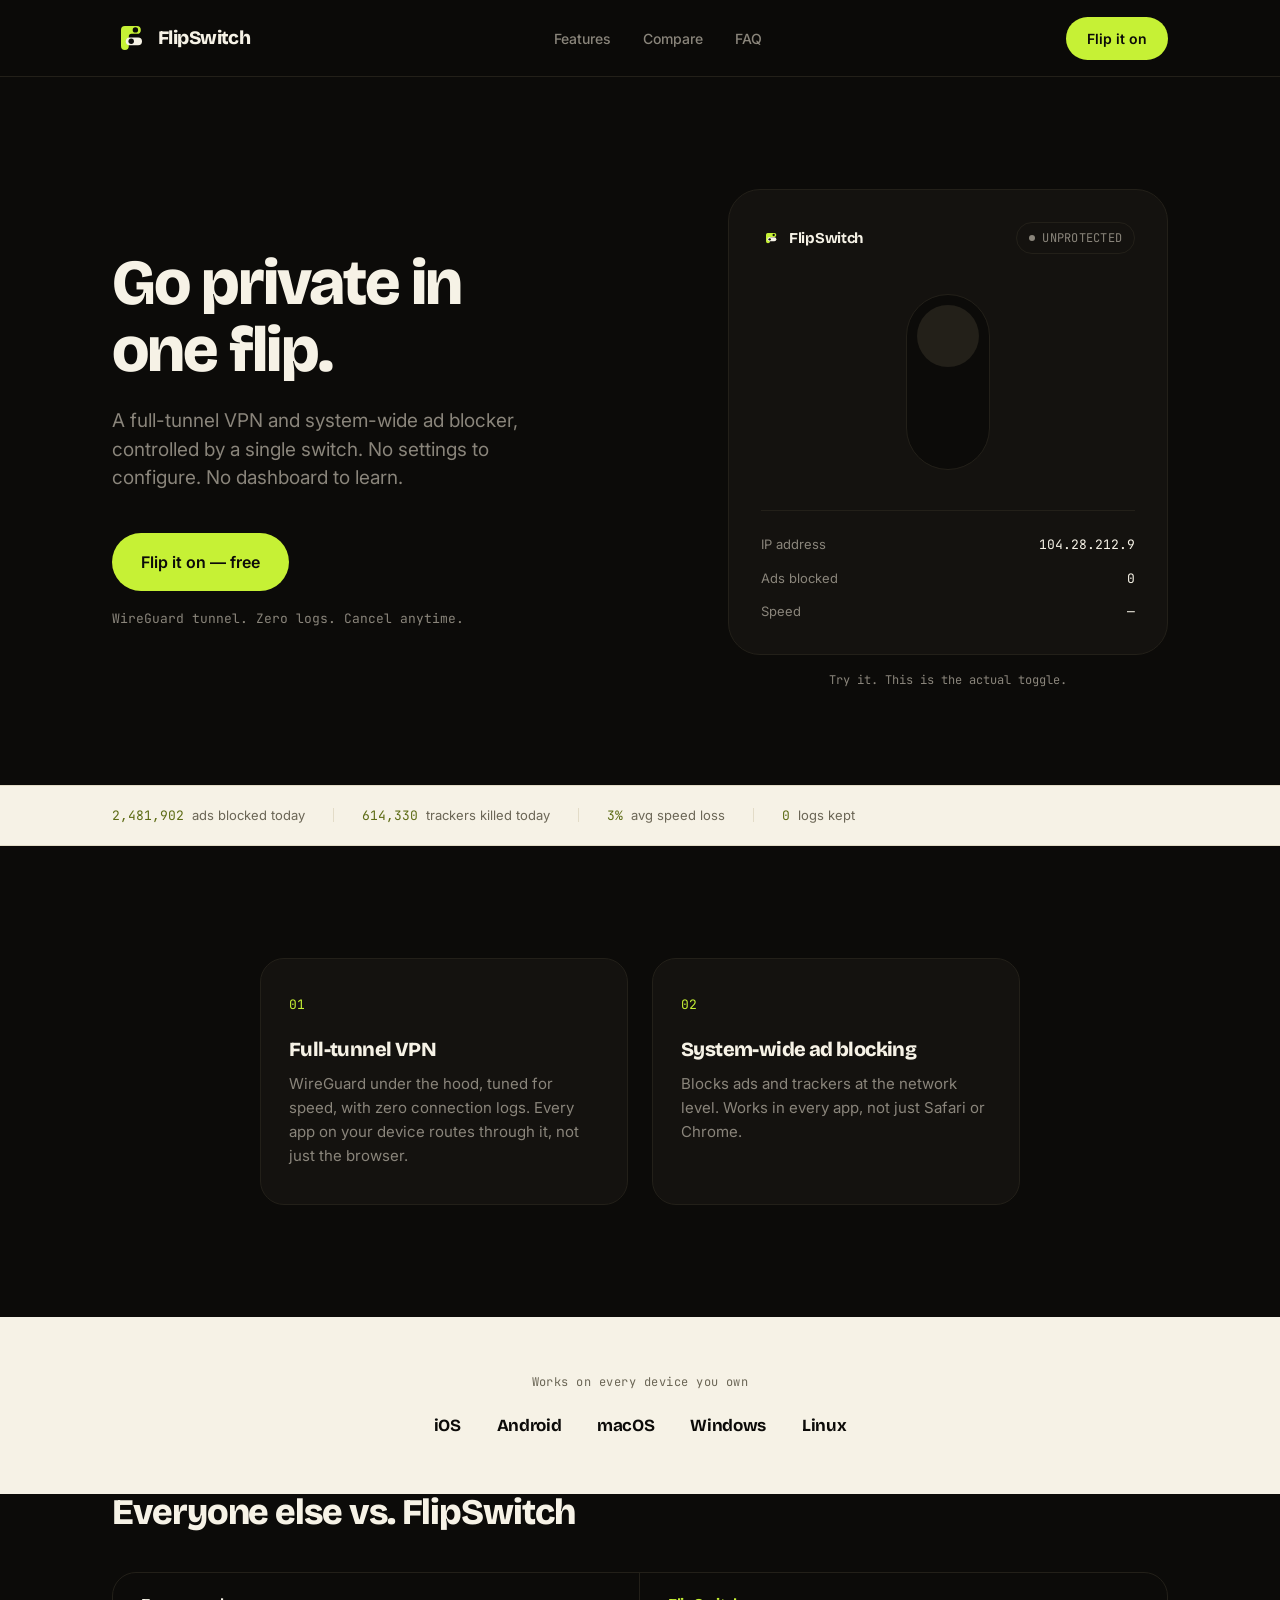
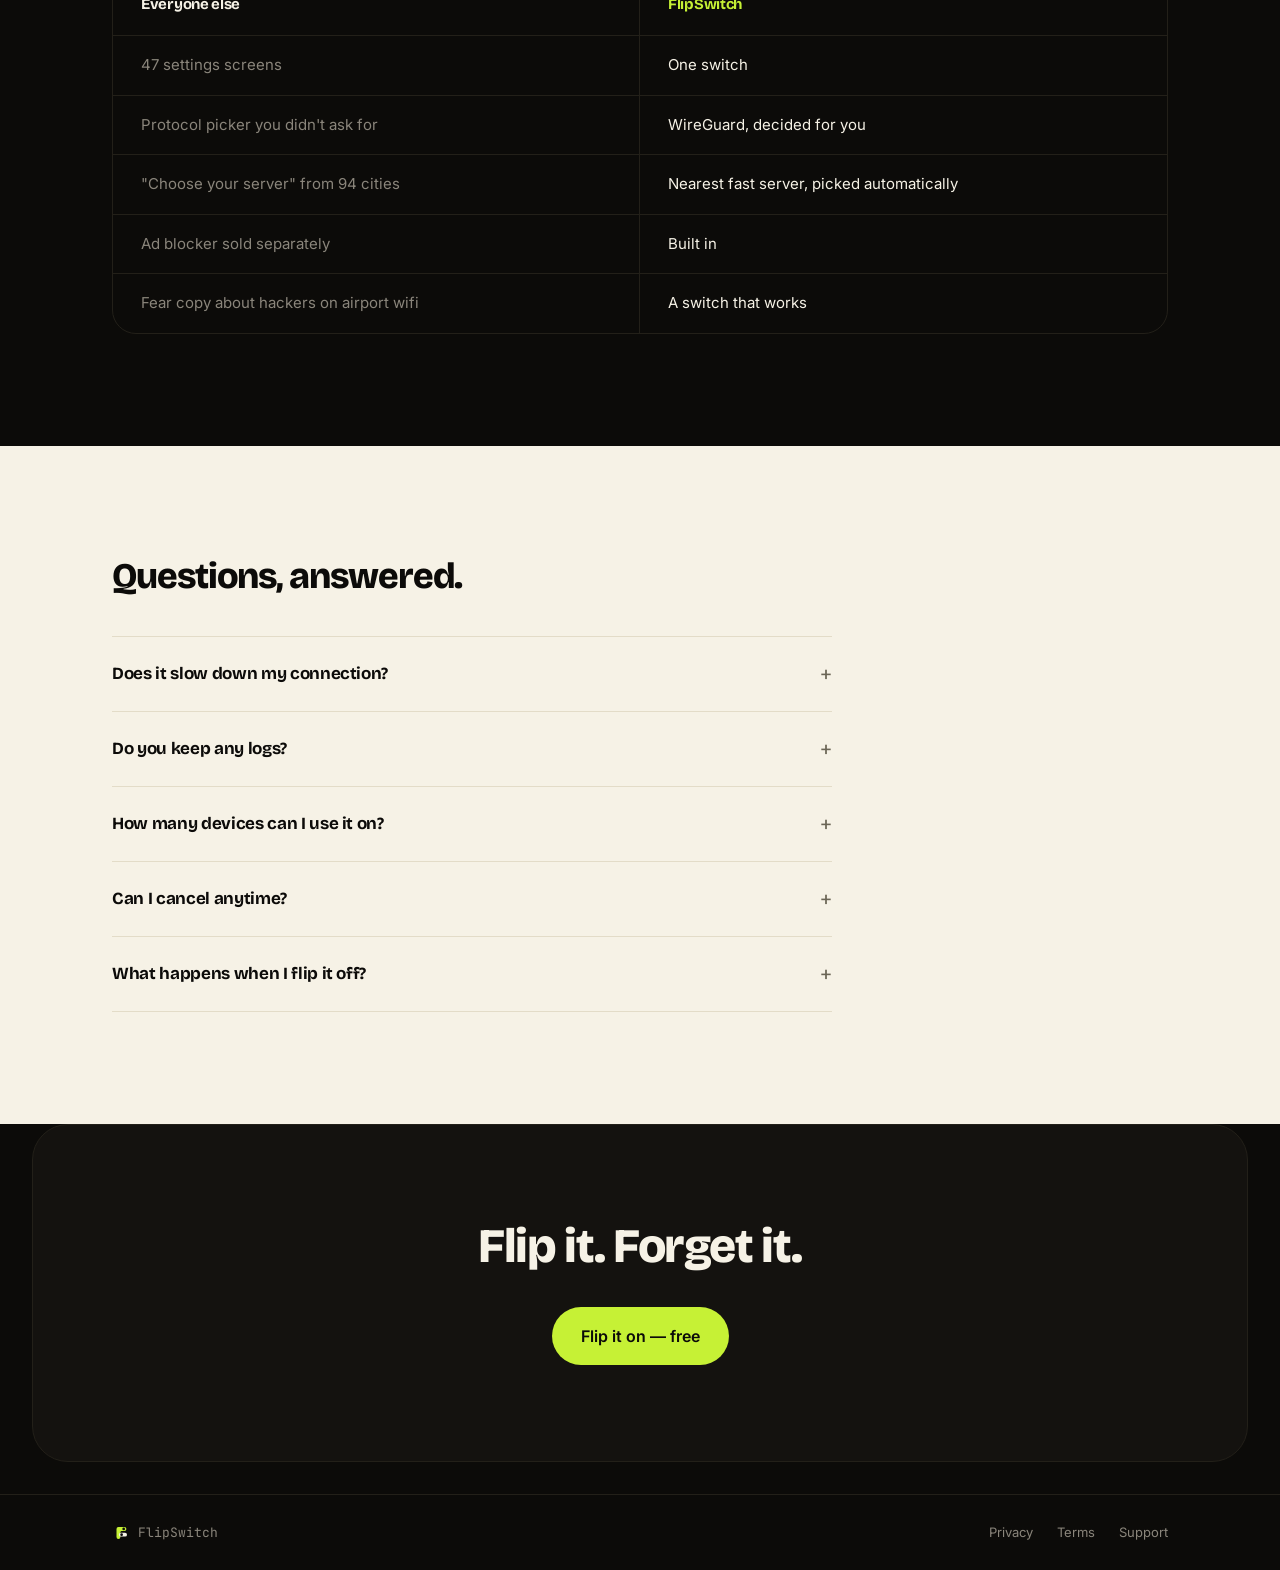
==== index.html @ 8eea692a "Rebuild logo geometry for fidelity, add zebra-stripe sections, device support + FAQ Co-Authored-By: " ====
<!doctype html>
<html lang="en">
<head>
<meta charset="UTF-8" />
<meta name="viewport" content="width=device-width, initial-scale=1.0" />
<title>FlipSwitch — Go private in one flip.</title>
<meta name="description" content="FlipSwitch is a VPN and ad blocker with one control: a switch. Flip it on, you're private and ad-free. WireGuard tunnel, system-wide ad blocking, zero logs." />
<link rel="icon" type="image/svg+xml" href="favicon.svg">
<link rel="preconnect" href="https://fonts.googleapis.com">
<link rel="preconnect" href="https://fonts.gstatic.com" crossorigin>
<link href="https://fonts.googleapis.com/css2?family=Bricolage+Grotesque:wght@700;800&family=Inter:wght@400;500;600&family=JetBrains+Mono:wght@400;500&display=swap" rel="stylesheet">
<link rel="stylesheet" href="style.css">
</head>
<body>

<header class="site-header">
  <div class="wrap header-row">
    <div class="logo">
      <svg class="logo-mark" viewBox="0 0 120 120" width="36" height="36" aria-hidden="true">
        <path class="logo-lime" d="M43 20 L83 20 A13 13 0 1 1 83 46 L65 46 A9 9 0 0 0 56 55 L56 87 A13 13 0 1 1 30 87 L30 33 A13 13 0 0 1 43 20 Z" />
        <rect class="logo-white" x="46" y="58" width="54" height="26" rx="13" />
        <circle class="logo-knob" cx="78" cy="33" r="9" />
        <circle class="logo-knob" cx="64" cy="71" r="9" />
      </svg>
      <span>FlipSwitch</span>
    </div>
    <nav class="nav">
      <a href="#features">Features</a>
      <a href="#compare">Compare</a>
      <a href="#faq">FAQ</a>
    </nav>
    <a href="#cta" class="btn btn-primary btn-sm">Flip it on</a>
  </div>
</header>

<main>

  <section class="hero">
    <div class="wrap hero-grid">
      <div class="hero-copy">
        <h1>Go private in<br>one flip.</h1>
        <p class="hero-sub">A full-tunnel VPN and system-wide ad blocker, controlled by a single switch. No settings to configure. No dashboard to learn.</p>
        <a href="#cta" class="btn btn-primary btn-lg">Flip it on — free</a>
        <p class="hero-fine">WireGuard tunnel. Zero logs. Cancel anytime.</p>
      </div>

      <div class="hero-demo">
        <div class="app-card" id="appCard">
          <div class="app-card-top">
            <span class="app-card-name">
              <svg class="logo-mark logo-mark-sm" viewBox="0 0 120 120" width="20" height="20" aria-hidden="true">
                <path class="logo-lime" d="M40 30 L80 30 A12 12 0 1 1 80 54 L62 54 A8 8 0 0 0 54 62 L54 80 A12 12 0 1 1 30 80 L30 40 A10 10 0 0 1 40 30 Z" />
                <rect class="logo-white" x="38" y="56" width="54" height="24" rx="12" />
                <circle class="logo-knob" cx="76" cy="42" r="7" />
                <circle class="logo-knob" cx="52" cy="68" r="7" />
              </svg>
              FlipSwitch
            </span>
            <span class="status-pill" id="statusPill">
              <span class="status-dot" id="statusDot"></span>
              <span id="statusText">UNPROTECTED</span>
            </span>
          </div>

          <button class="toggle-wrap" id="toggleBtn" role="switch" aria-checked="false" aria-label="Toggle protection">
            <span class="toggle-track" id="toggleTrack">
              <span class="toggle-knob" id="toggleKnob"></span>
            </span>
          </button>

          <div class="app-card-readout">
            <div class="readout-row">
              <span class="readout-label">IP address</span>
              <span class="readout-value mono" id="ipValue">104.28.212.9</span>
            </div>
            <div class="readout-row">
              <span class="readout-label">Ads blocked</span>
              <span class="readout-value mono" id="adsValue">0</span>
            </div>
            <div class="readout-row">
              <span class="readout-label">Speed</span>
              <span class="readout-value mono" id="speedValue">—</span>
            </div>
          </div>
        </div>
        <p class="hero-demo-caption">Try it. This is the actual toggle.</p>
      </div>
    </div>
  </section>

  <section class="ticker section-light" aria-label="Live stats">
    <div class="wrap ticker-row">
      <div class="ticker-item"><span class="mono ticker-num">2,481,902</span><span class="ticker-label">ads blocked today</span></div>
      <div class="ticker-divider"></div>
      <div class="ticker-item"><span class="mono ticker-num">614,330</span><span class="ticker-label">trackers killed today</span></div>
      <div class="ticker-divider"></div>
      <div class="ticker-item"><span class="mono ticker-num">3%</span><span class="ticker-label">avg speed loss</span></div>
      <div class="ticker-divider"></div>
      <div class="ticker-item"><span class="mono ticker-num">0</span><span class="ticker-label">logs kept</span></div>
    </div>
  </section>

  <section class="features" id="features">
    <div class="wrap">
      <div class="feature-grid">
        <div class="feature-card">
          <div class="feature-mark">01</div>
          <h3>Full-tunnel VPN</h3>
          <p>WireGuard under the hood, tuned for speed, with zero connection logs. Every app on your device routes through it, not just the browser.</p>
        </div>
        <div class="feature-card">
          <div class="feature-mark">02</div>
          <h3>System-wide ad blocking</h3>
          <p>Blocks ads and trackers at the network level. Works in every app, not just Safari or Chrome.</p>
        </div>
      </div>
    </div>
  </section>

  <section class="devices section-light" aria-label="Supported platforms">
    <div class="wrap devices-inner">
      <p class="devices-label mono">Works on every device you own</p>
      <div class="devices-list">
        <span>iOS</span>
        <span>Android</span>
        <span>macOS</span>
        <span>Windows</span>
        <span>Linux</span>
      </div>
    </div>
  </section>

  <section class="compare" id="compare">
    <div class="wrap">
      <h2>Everyone else vs. FlipSwitch</h2>
      <div class="compare-table">
        <div class="compare-col compare-col-them">
          <div class="compare-head">Everyone else</div>
          <div class="compare-row">47 settings screens</div>
          <div class="compare-row">Protocol picker you didn't ask for</div>
          <div class="compare-row">"Choose your server" from 94 cities</div>
          <div class="compare-row">Ad blocker sold separately</div>
          <div class="compare-row">Fear copy about hackers on airport wifi</div>
        </div>
        <div class="compare-col compare-col-us">
          <div class="compare-head">FlipSwitch</div>
          <div class="compare-row">One switch</div>
          <div class="compare-row">WireGuard, decided for you</div>
          <div class="compare-row">Nearest fast server, picked automatically</div>
          <div class="compare-row">Built in</div>
          <div class="compare-row">A switch that works</div>
        </div>
      </div>
    </div>
  </section>

  <section class="faq section-light" id="faq">
    <div class="wrap">
      <h2>Questions, answered.</h2>
      <div class="faq-list">
        <details class="faq-item">
          <summary>Does it slow down my connection?</summary>
          <p>About 3% on average with WireGuard. You probably won't notice.</p>
        </details>
        <details class="faq-item">
          <summary>Do you keep any logs?</summary>
          <p>No connection logs, no browsing history, no IP timestamps. Nothing to hand over, because nothing exists.</p>
        </details>
        <details class="faq-item">
          <summary>How many devices can I use it on?</summary>
          <p>As many as you own. One account, no per-device pricing.</p>
        </details>
        <details class="faq-item">
          <summary>Can I cancel anytime?</summary>
          <p>Yes. One tap, no retention flow, no phone call required.</p>
        </details>
        <details class="faq-item">
          <summary>What happens when I flip it off?</summary>
          <p>You're back to your normal connection immediately. No ads blocked, no VPN tunnel, nothing left running in the background.</p>
        </details>
      </div>
    </div>
  </section>

  <section class="final-cta" id="cta">
    <div class="wrap final-cta-inner">
      <h2>Flip it. Forget it.</h2>
      <a href="#" class="btn btn-primary btn-lg">Flip it on — free</a>
    </div>
  </section>

</main>

<footer class="site-footer">
  <div class="wrap footer-row">
    <span class="footer-brand">
      <svg class="logo-mark logo-mark-sm" viewBox="0 0 120 120" width="18" height="18" aria-hidden="true">
        <path class="logo-lime" d="M43 20 L83 20 A13 13 0 1 1 83 46 L65 46 A9 9 0 0 0 56 55 L56 87 A13 13 0 1 1 30 87 L30 33 A13 13 0 0 1 43 20 Z" />
        <rect class="logo-white" x="46" y="58" width="54" height="26" rx="13" />
        <circle class="logo-knob" cx="78" cy="33" r="9" />
        <circle class="logo-knob" cx="64" cy="71" r="9" />
      </svg>
      <span class="mono footer-copy">FlipSwitch</span>
    </span>
    <div class="footer-links">
      <a href="#">Privacy</a>
      <a href="#">Terms</a>
      <a href="#">Support</a>
    </div>
  </div>
</footer>

<script src="script.js"></script>
</body>
</html>
---- style.css ----
/* ---------- tokens ---------- */
:root {
  --bg: #0C0B09;
  --surface: #14120F;
  --border: #232019;
  --text: #F6F2E6;
  --muted: #8A857B;
  --lime: #C6F135;
  --lime-dim: #97b428;
  --accent: var(--lime);

  --font-head: "Bricolage Grotesque", Inter, system-ui, sans-serif;
  --font-body: "Inter", system-ui, sans-serif;
  --font-mono: "JetBrains Mono", ui-monospace, "SFMono-Regular", Menlo, monospace;
}

* { box-sizing: border-box; }
html { color-scheme: dark; }

body {
  margin: 0;
  background: var(--bg);
  color: var(--text);
  font-family: var(--font-body);
  font-size: 16px;
  line-height: 1.5;
  -webkit-font-smoothing: antialiased;
}

.wrap {
  max-width: 1120px;
  margin: 0 auto;
  padding: 0 32px;
}

.mono { font-family: var(--font-mono); }

h1, h2, h3 {
  font-family: var(--font-head);
  font-weight: 800;
  letter-spacing: -0.03em;
  line-height: 1.05;
  margin: 0;
}

p { margin: 0; }

a { color: inherit; text-decoration: none; }

/* ---------- zebra: light section variant ---------- */
.section-light {
  background: var(--text);
  color: var(--bg);
  --muted: #6B6656;
  --border: #E3DCC8;
  --accent: #5C6B14;
}

/* ---------- buttons ---------- */
.btn {
  display: inline-flex;
  align-items: center;
  justify-content: center;
  border-radius: 999px;
  font-family: var(--font-body);
  font-weight: 600;
  border: 1px solid transparent;
  cursor: pointer;
  transition: opacity 0.15s ease, transform 0.15s ease;
}
.btn:active { transform: scale(0.98); }

.btn-primary {
  background: var(--lime);
  color: #0C0B09;
}
.btn-primary:hover { opacity: 0.9; }

.btn-sm { padding: 10px 20px; font-size: 14px; }
.btn-lg { padding: 16px 28px; font-size: 16px; }

/* ---------- header ---------- */
.site-header {
  border-bottom: 1px solid var(--border);
  position: sticky;
  top: 0;
  background: rgba(12, 11, 9, 0.92);
  backdrop-filter: blur(6px);
  z-index: 10;
}

.header-row {
  display: flex;
  align-items: center;
  justify-content: space-between;
  height: 76px;
}

.logo {
  display: flex;
  align-items: center;
  gap: 10px;
  font-family: var(--font-head);
  font-weight: 800;
  font-size: 19px;
  letter-spacing: -0.03em;
}

.logo-mark { display: block; flex-shrink: 0; }
.logo-mark .logo-lime { fill: var(--lime); }
.logo-mark .logo-white { fill: var(--text); }
.logo-mark .logo-knob { fill: var(--bg); }

.nav {
  display: flex;
  gap: 32px;
}
.nav a {
  color: var(--muted);
  font-size: 14px;
  font-weight: 500;
}
.nav a:hover { color: var(--text); }

/* ---------- hero ---------- */
.hero {
  padding: 112px 0 96px;
}

.hero-grid {
  display: grid;
  grid-template-columns: 1fr 440px;
  gap: 80px;
  align-items: center;
}

.hero-copy h1 {
  font-size: 64px;
}

.hero-sub {
  color: var(--muted);
  font-size: 19px;
  max-width: 440px;
  margin-top: 24px;
}

.hero-copy .btn-lg {
  margin-top: 40px;
}

.hero-fine {
  font-family: var(--font-mono);
  font-size: 13px;
  color: var(--muted);
  margin-top: 18px;
}

/* ---------- app card / toggle demo ---------- */
.hero-demo {
  display: flex;
  flex-direction: column;
  align-items: center;
  gap: 16px;
}

.app-card {
  width: 100%;
  background: var(--surface);
  border: 1px solid var(--border);
  border-radius: 32px;
  padding: 32px;
}

.app-card-top {
  display: flex;
  align-items: center;
  justify-content: space-between;
  margin-bottom: 40px;
}

.app-card-name {
  display: flex;
  align-items: center;
  gap: 8px;
  font-family: var(--font-head);
  font-weight: 700;
  font-size: 15px;
  letter-spacing: -0.02em;
}

.status-pill {
  display: inline-flex;
  align-items: center;
  gap: 7px;
  font-family: var(--font-mono);
  font-size: 12px;
  letter-spacing: 0.02em;
  color: var(--muted);
  border: 1px solid var(--border);
  border-radius: 999px;
  padding: 6px 12px;
  transition: color 0.2s ease, border-color 0.2s ease;
}

.status-dot {
  width: 6px;
  height: 6px;
  border-radius: 50%;
  background: var(--muted);
  transition: background 0.2s ease;
}

.app-card.on .status-pill {
  color: var(--lime);
  border-color: var(--lime-dim);
}
.app-card.on .status-dot {
  background: var(--lime);
}

/* the toggle itself: the one animated centerpiece */
.toggle-wrap {
  display: block;
  margin: 0 auto 40px;
  background: none;
  border: none;
  padding: 0;
  cursor: pointer;
}

.toggle-track {
  display: flex;
  flex-direction: column;
  align-items: center;
  width: 84px;
  height: 176px;
  border-radius: 999px;
  background: #0C0B09;
  border: 1px solid var(--border);
  padding: 10px;
  transition: border-color 0.3s ease;
}

.app-card.on .toggle-track {
  border-color: var(--lime-dim);
}

.toggle-knob {
  width: 62px;
  height: 62px;
  border-radius: 50%;
  background: var(--border);
  margin-top: 0;
  transition: transform 0.35s cubic-bezier(0.65, 0, 0.35, 1), background 0.3s ease;
}

.app-card.on .toggle-knob {
  background: var(--lime);
  transform: translateY(94px);
}

.app-card-readout {
  display: flex;
  flex-direction: column;
  gap: 14px;
  border-top: 1px solid var(--border);
  padding-top: 24px;
}

.readout-row {
  display: flex;
  align-items: center;
  justify-content: space-between;
}

.readout-label {
  font-size: 13px;
  color: var(--muted);
}

.readout-value {
  font-size: 13px;
  color: var(--text);
  transition: color 0.2s ease;
}

.app-card.on #ipValue {
  color: var(--muted);
}
.app-card.on #adsValue,
.app-card.on #speedValue {
  color: var(--lime);
}

.hero-demo-caption {
  font-family: var(--font-mono);
  font-size: 12px;
  color: var(--muted);
}

/* ---------- ticker ---------- */
.ticker {
  border-top: 1px solid var(--border);
  border-bottom: 1px solid var(--border);
  padding: 20px 0;
}

.ticker-row {
  display: flex;
  align-items: center;
  gap: 28px;
  flex-wrap: wrap;
}

.ticker-item {
  display: flex;
  align-items: baseline;
  gap: 8px;
  font-size: 13px;
}

.ticker-num {
  color: var(--accent);
  font-size: 13px;
}

.ticker-label {
  color: var(--muted);
}

.ticker-divider {
  width: 1px;
  height: 14px;
  background: var(--border);
}

/* ---------- features ---------- */
.features {
  padding: 112px 0;
}

.feature-grid {
  display: grid;
  grid-template-columns: repeat(2, 1fr);
  gap: 24px;
  max-width: 760px;
  margin: 0 auto;
}

.feature-card {
  background: var(--surface);
  border: 1px solid var(--border);
  border-radius: 24px;
  padding: 36px 28px;
}

.feature-mark {
  font-family: var(--font-mono);
  color: var(--accent);
  font-size: 13px;
  margin-bottom: 24px;
}

.feature-card h3 {
  font-size: 20px;
  margin-bottom: 12px;
}

.feature-card p {
  color: var(--muted);
  font-size: 15px;
  line-height: 1.6;
}

/* ---------- devices ---------- */
.devices {
  padding: 56px 0;
}

.devices-inner {
  display: flex;
  flex-direction: column;
  align-items: center;
  gap: 22px;
  text-align: center;
}

.devices-label {
  font-size: 12px;
  letter-spacing: 0.04em;
  color: var(--muted);
}

.devices-list {
  display: flex;
  align-items: center;
  gap: 36px;
  flex-wrap: wrap;
  justify-content: center;
  font-family: var(--font-head);
  font-weight: 700;
  font-size: 17px;
  letter-spacing: -0.02em;
}

/* ---------- compare ---------- */
.compare {
  padding: 0 0 112px;
}

.compare h2 {
  font-size: 36px;
  margin-bottom: 40px;
}

.compare-table {
  display: grid;
  grid-template-columns: 1fr 1fr;
  border: 1px solid var(--border);
  border-radius: 24px;
  overflow: hidden;
}

.compare-col-them {
  border-right: 1px solid var(--border);
}

.compare-head {
  font-family: var(--font-head);
  font-weight: 700;
  font-size: 15px;
  letter-spacing: -0.02em;
  padding: 20px 28px;
  border-bottom: 1px solid var(--border);
}

.compare-col-us .compare-head {
  color: var(--accent);
}

.compare-row {
  padding: 18px 28px;
  border-bottom: 1px solid var(--border);
  font-size: 15px;
  color: var(--muted);
}

.compare-col-us .compare-row {
  color: var(--text);
}

.compare-row:last-child {
  border-bottom: none;
}

/* ---------- faq ---------- */
.faq {
  padding: 112px 0;
}

.faq h2 {
  font-size: 36px;
  margin-bottom: 40px;
}

.faq-list {
  border-top: 1px solid var(--border);
  max-width: 720px;
}

.faq-item {
  border-bottom: 1px solid var(--border);
  padding: 22px 0;
}

.faq-item summary {
  cursor: pointer;
  list-style: none;
  display: flex;
  align-items: center;
  justify-content: space-between;
  gap: 24px;
  font-family: var(--font-head);
  font-weight: 700;
  font-size: 17px;
  letter-spacing: -0.02em;
}

.faq-item summary::-webkit-details-marker { display: none; }

.faq-item summary::after {
  content: "+";
  flex-shrink: 0;
  font-family: var(--font-mono);
  font-weight: 400;
  font-size: 20px;
  color: var(--muted);
  transition: transform 0.2s ease;
}

.faq-item[open] summary::after {
  transform: rotate(45deg);
}

.faq-item p {
  color: var(--muted);
  font-size: 15px;
  line-height: 1.6;
  margin-top: 14px;
  max-width: 620px;
}

/* ---------- final cta ---------- */
.final-cta {
  background: var(--surface);
  border: 1px solid var(--border);
  border-radius: 36px;
  margin: 0 32px 32px;
  padding: 96px 0;
}

.final-cta-inner {
  display: flex;
  flex-direction: column;
  align-items: center;
  gap: 36px;
  text-align: center;
}

.final-cta h2 {
  color: var(--text);
  font-size: 48px;
}

/* ---------- footer ---------- */
.site-footer {
  border-top: 1px solid var(--border);
  padding: 28px 0;
}

.footer-row {
  display: flex;
  align-items: center;
  justify-content: space-between;
}

.footer-brand {
  display: flex;
  align-items: center;
  gap: 8px;
}

.footer-copy {
  color: var(--muted);
  font-size: 13px;
}

.footer-links {
  display: flex;
  gap: 24px;
}

.footer-links a {
  color: var(--muted);
  font-size: 13px;
}
.footer-links a:hover { color: var(--text); }

/* ---------- responsive ---------- */
@media (max-width: 860px) {
  .hero-grid {
    grid-template-columns: 1fr;
    gap: 56px;
  }
  .hero-copy h1 { font-size: 44px; }
  .hero-demo { max-width: 380px; margin: 0 auto; }
  .feature-grid { grid-template-columns: 1fr; }
  .compare-table { grid-template-columns: 1fr; }
  .compare-col-them { border-right: none; border-bottom: 1px solid var(--border); }
  .final-cta { margin: 0 16px 16px; border-radius: 24px; padding: 64px 0; }
  .final-cta h2 { font-size: 32px; }
  .wrap { padding: 0 20px; }
  .nav { display: none; }
}

/* ---------- reduced motion ---------- */
@media (prefers-reduced-motion: reduce) {
  * {
    transition-duration: 0.001ms !important;
  }
}
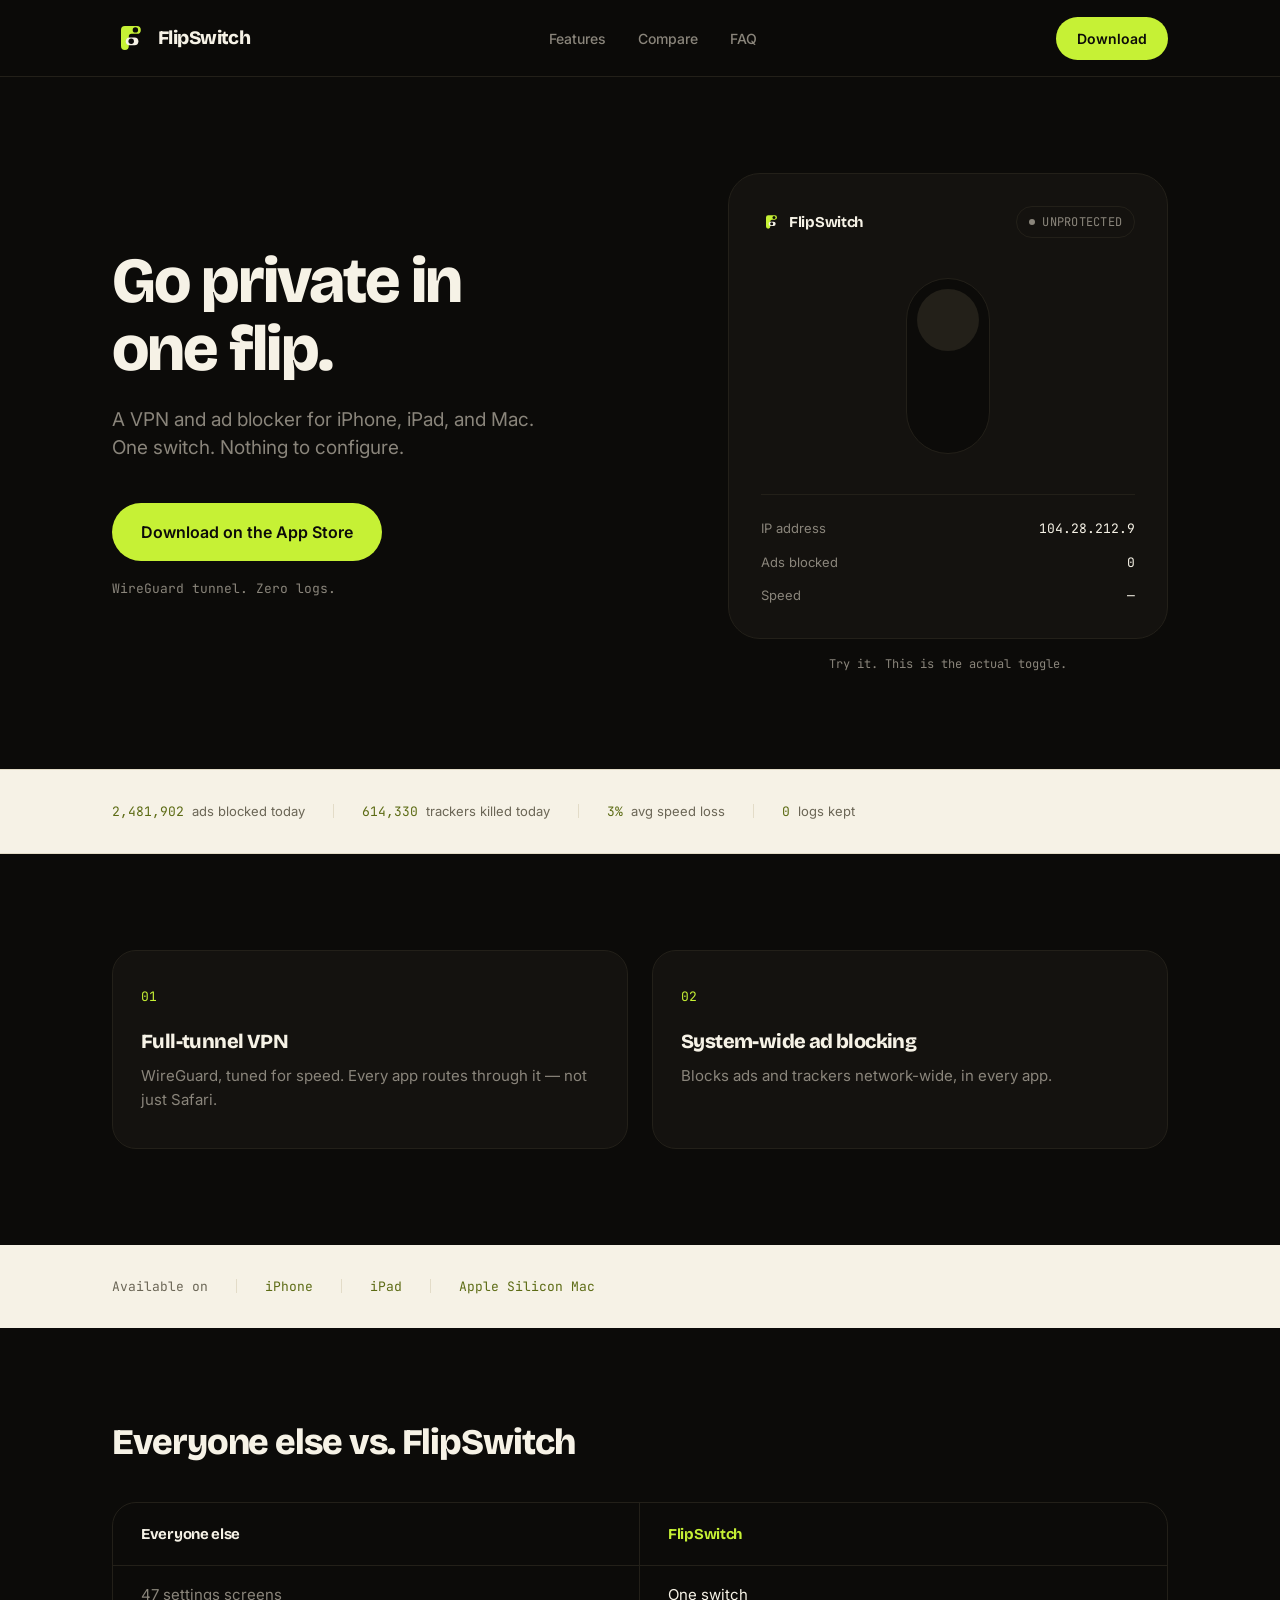
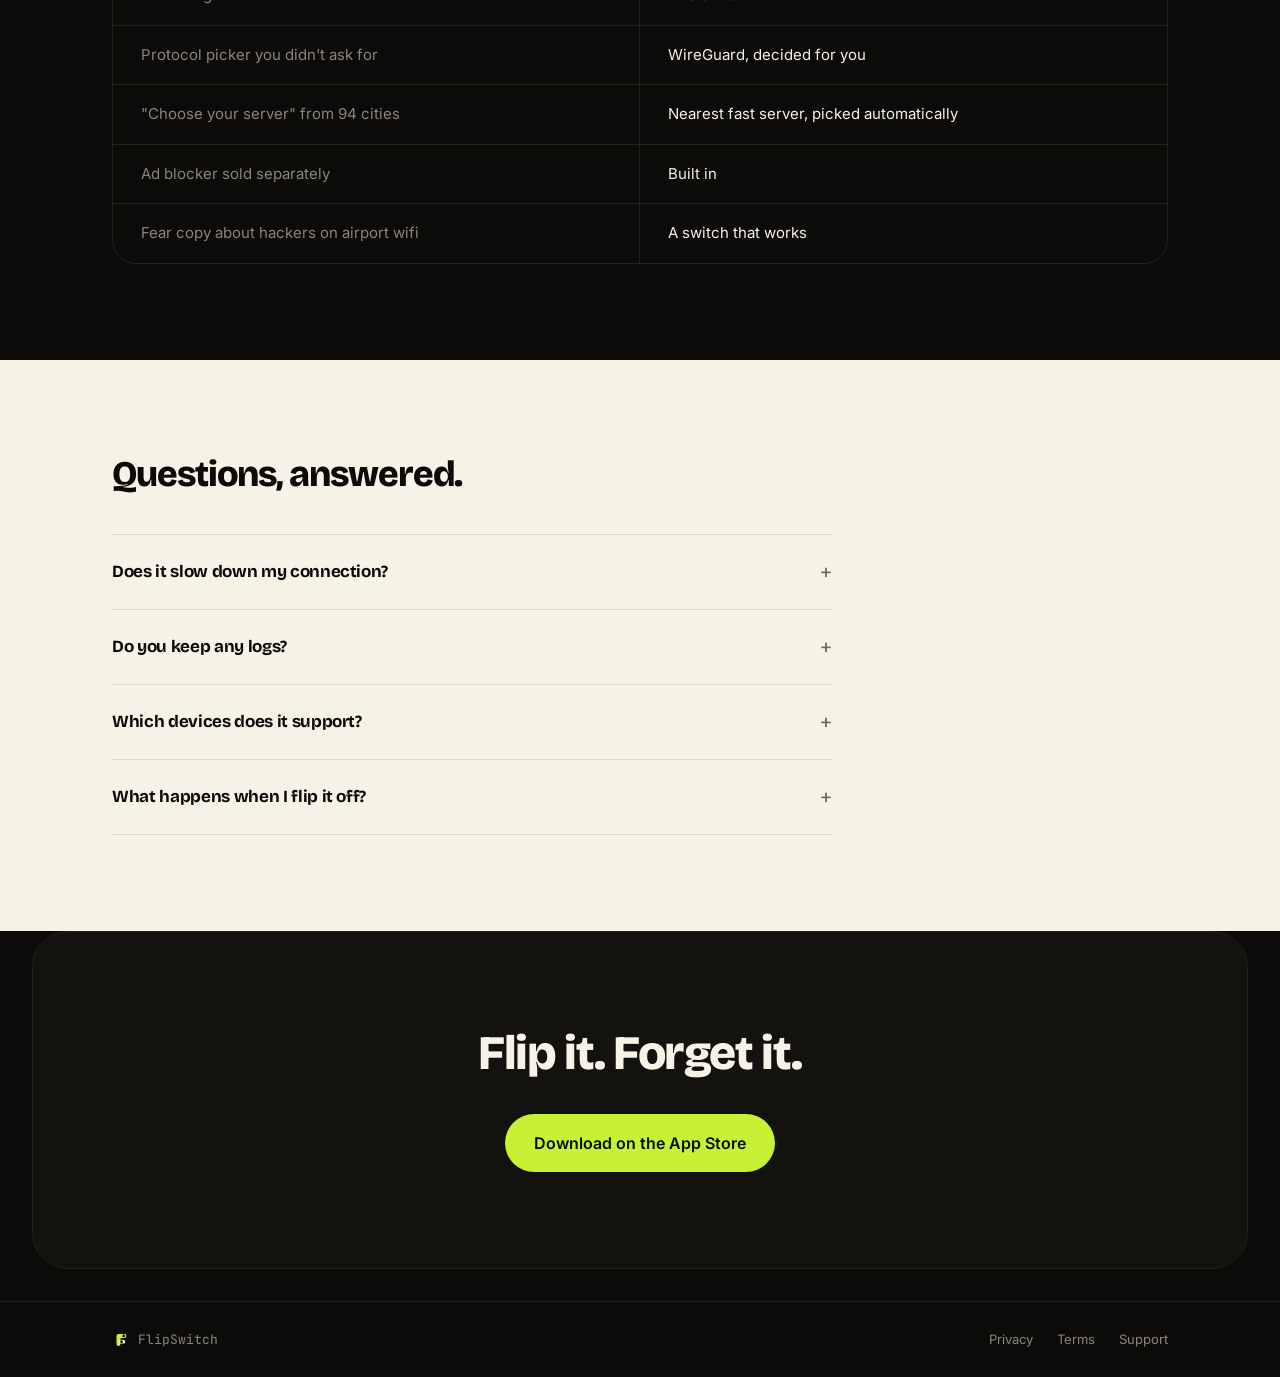
==== commit 00e4f10c: "Scope to Apple-only V1, route CTAs to App Store, fix logo proportions, standardize section alignment" ====
--- a/index.html
+++ b/index.html
@@ -4,7 +4,7 @@
 <meta charset="UTF-8" />
 <meta name="viewport" content="width=device-width, initial-scale=1.0" />
 <title>FlipSwitch — Go private in one flip.</title>
-<meta name="description" content="FlipSwitch is a VPN and ad blocker with one control: a switch. Flip it on, you're private and ad-free. WireGuard tunnel, system-wide ad blocking, zero logs." />
+<meta name="description" content="FlipSwitch is a VPN and ad blocker for iPhone, iPad, and Mac, controlled by one switch. WireGuard tunnel, zero logs." />
 <link rel="icon" type="image/svg+xml" href="favicon.svg">
 <link rel="preconnect" href="https://fonts.googleapis.com">
 <link rel="preconnect" href="https://fonts.gstatic.com" crossorigin>
@@ -18,7 +18,7 @@
     <div class="logo">
       <svg class="logo-mark" viewBox="0 0 120 120" width="36" height="36" aria-hidden="true">
         <path class="logo-lime" d="M43 20 L83 20 A13 13 0 1 1 83 46 L65 46 A9 9 0 0 0 56 55 L56 87 A13 13 0 1 1 30 87 L30 33 A13 13 0 0 1 43 20 Z" />
-        <rect class="logo-white" x="46" y="58" width="54" height="26" rx="13" />
+        <rect class="logo-white" x="46" y="58" width="42" height="26" rx="13" />
         <circle class="logo-knob" cx="78" cy="33" r="9" />
         <circle class="logo-knob" cx="64" cy="71" r="9" />
       </svg>
@@ -29,7 +29,7 @@
       <a href="#compare">Compare</a>
       <a href="#faq">FAQ</a>
     </nav>
-    <a href="#cta" class="btn btn-primary btn-sm">Flip it on</a>
+    <a href="#cta" class="btn btn-primary btn-sm">Download</a>
   </div>
 </header>
 
@@ -39,9 +39,9 @@
     <div class="wrap hero-grid">
       <div class="hero-copy">
         <h1>Go private in<br>one flip.</h1>
-        <p class="hero-sub">A full-tunnel VPN and system-wide ad blocker, controlled by a single switch. No settings to configure. No dashboard to learn.</p>
-        <a href="#cta" class="btn btn-primary btn-lg">Flip it on — free</a>
-        <p class="hero-fine">WireGuard tunnel. Zero logs. Cancel anytime.</p>
+        <p class="hero-sub">A VPN and ad blocker for iPhone, iPad, and Mac. One switch. Nothing to configure.</p>
+        <a href="#cta" class="btn btn-primary btn-lg">Download on the App Store</a>
+        <p class="hero-fine">WireGuard tunnel. Zero logs.</p>
       </div>
 
       <div class="hero-demo">
@@ -49,10 +49,10 @@
           <div class="app-card-top">
             <span class="app-card-name">
               <svg class="logo-mark logo-mark-sm" viewBox="0 0 120 120" width="20" height="20" aria-hidden="true">
-                <path class="logo-lime" d="M40 30 L80 30 A12 12 0 1 1 80 54 L62 54 A8 8 0 0 0 54 62 L54 80 A12 12 0 1 1 30 80 L30 40 A10 10 0 0 1 40 30 Z" />
-                <rect class="logo-white" x="38" y="56" width="54" height="24" rx="12" />
-                <circle class="logo-knob" cx="76" cy="42" r="7" />
-                <circle class="logo-knob" cx="52" cy="68" r="7" />
+                <path class="logo-lime" d="M43 20 L83 20 A13 13 0 1 1 83 46 L65 46 A9 9 0 0 0 56 55 L56 87 A13 13 0 1 1 30 87 L30 33 A13 13 0 0 1 43 20 Z" />
+                <rect class="logo-white" x="46" y="58" width="42" height="26" rx="13" />
+                <circle class="logo-knob" cx="78" cy="33" r="9" />
+                <circle class="logo-knob" cx="64" cy="71" r="9" />
               </svg>
               FlipSwitch
             </span>
@@ -106,27 +106,26 @@
         <div class="feature-card">
           <div class="feature-mark">01</div>
           <h3>Full-tunnel VPN</h3>
-          <p>WireGuard under the hood, tuned for speed, with zero connection logs. Every app on your device routes through it, not just the browser.</p>
+          <p>WireGuard, tuned for speed. Every app routes through it — not just Safari.</p>
         </div>
         <div class="feature-card">
           <div class="feature-mark">02</div>
           <h3>System-wide ad blocking</h3>
-          <p>Blocks ads and trackers at the network level. Works in every app, not just Safari or Chrome.</p>
+          <p>Blocks ads and trackers network-wide, in every app.</p>
         </div>
       </div>
     </div>
   </section>
 
   <section class="devices section-light" aria-label="Supported platforms">
-    <div class="wrap devices-inner">
-      <p class="devices-label mono">Works on every device you own</p>
-      <div class="devices-list">
-        <span>iOS</span>
-        <span>Android</span>
-        <span>macOS</span>
-        <span>Windows</span>
-        <span>Linux</span>
-      </div>
+    <div class="wrap ticker-row">
+      <div class="ticker-item"><span class="ticker-label mono">Available on</span></div>
+      <div class="ticker-divider"></div>
+      <div class="ticker-item"><span class="mono ticker-num">iPhone</span></div>
+      <div class="ticker-divider"></div>
+      <div class="ticker-item"><span class="mono ticker-num">iPad</span></div>
+      <div class="ticker-divider"></div>
+      <div class="ticker-item"><span class="mono ticker-num">Apple Silicon Mac</span></div>
     </div>
   </section>
 
@@ -160,23 +159,19 @@
       <div class="faq-list">
         <details class="faq-item">
           <summary>Does it slow down my connection?</summary>
-          <p>About 3% on average with WireGuard. You probably won't notice.</p>
+          <p>About 3% on average with WireGuard.</p>
         </details>
         <details class="faq-item">
           <summary>Do you keep any logs?</summary>
-          <p>No connection logs, no browsing history, no IP timestamps. Nothing to hand over, because nothing exists.</p>
-        </details>
-        <details class="faq-item">
-          <summary>How many devices can I use it on?</summary>
-          <p>As many as you own. One account, no per-device pricing.</p>
-        </details>
-        <details class="faq-item">
-          <summary>Can I cancel anytime?</summary>
-          <p>Yes. One tap, no retention flow, no phone call required.</p>
+          <p>No. Nothing to hand over, because nothing exists.</p>
+        </details>
+        <details class="faq-item">
+          <summary>Which devices does it support?</summary>
+          <p>iPhone, iPad, and Apple Silicon Mac — one account, no per-device pricing.</p>
         </details>
         <details class="faq-item">
           <summary>What happens when I flip it off?</summary>
-          <p>You're back to your normal connection immediately. No ads blocked, no VPN tunnel, nothing left running in the background.</p>
+          <p>You're back to your normal connection immediately.</p>
         </details>
       </div>
     </div>
@@ -185,7 +180,7 @@
   <section class="final-cta" id="cta">
     <div class="wrap final-cta-inner">
       <h2>Flip it. Forget it.</h2>
-      <a href="#" class="btn btn-primary btn-lg">Flip it on — free</a>
+      <a href="#" class="btn btn-primary btn-lg">Download on the App Store</a>
     </div>
   </section>
 
@@ -196,7 +191,7 @@
     <span class="footer-brand">
       <svg class="logo-mark logo-mark-sm" viewBox="0 0 120 120" width="18" height="18" aria-hidden="true">
         <path class="logo-lime" d="M43 20 L83 20 A13 13 0 1 1 83 46 L65 46 A9 9 0 0 0 56 55 L56 87 A13 13 0 1 1 30 87 L30 33 A13 13 0 0 1 43 20 Z" />
-        <rect class="logo-white" x="46" y="58" width="54" height="26" rx="13" />
+        <rect class="logo-white" x="46" y="58" width="42" height="26" rx="13" />
         <circle class="logo-knob" cx="78" cy="33" r="9" />
         <circle class="logo-knob" cx="64" cy="71" r="9" />
       </svg>
--- a/style.css
+++ b/style.css
@@ -124,7 +124,7 @@
 
 /* ---------- hero ---------- */
 .hero {
-  padding: 112px 0 96px;
+  padding: 96px 0;
 }
 
 .hero-grid {
@@ -303,7 +303,7 @@
 .ticker {
   border-top: 1px solid var(--border);
   border-bottom: 1px solid var(--border);
-  padding: 20px 0;
+  padding: 32px 0;
 }
 
 .ticker-row {
@@ -337,15 +337,13 @@
 
 /* ---------- features ---------- */
 .features {
-  padding: 112px 0;
+  padding: 96px 0;
 }
 
 .feature-grid {
   display: grid;
   grid-template-columns: repeat(2, 1fr);
   gap: 24px;
-  max-width: 760px;
-  margin: 0 auto;
 }
 
 .feature-card {
@@ -375,38 +373,12 @@
 
 /* ---------- devices ---------- */
 .devices {
-  padding: 56px 0;
-}
-
-.devices-inner {
-  display: flex;
-  flex-direction: column;
-  align-items: center;
-  gap: 22px;
-  text-align: center;
-}
-
-.devices-label {
-  font-size: 12px;
-  letter-spacing: 0.04em;
-  color: var(--muted);
-}
-
-.devices-list {
-  display: flex;
-  align-items: center;
-  gap: 36px;
-  flex-wrap: wrap;
-  justify-content: center;
-  font-family: var(--font-head);
-  font-weight: 700;
-  font-size: 17px;
-  letter-spacing: -0.02em;
+  padding: 32px 0;
 }
 
 /* ---------- compare ---------- */
 .compare {
-  padding: 0 0 112px;
+  padding: 96px 0;
 }
 
 .compare h2 {
@@ -456,7 +428,7 @@
 
 /* ---------- faq ---------- */
 .faq {
-  padding: 112px 0;
+  padding: 96px 0;
 }
 
 .faq h2 {
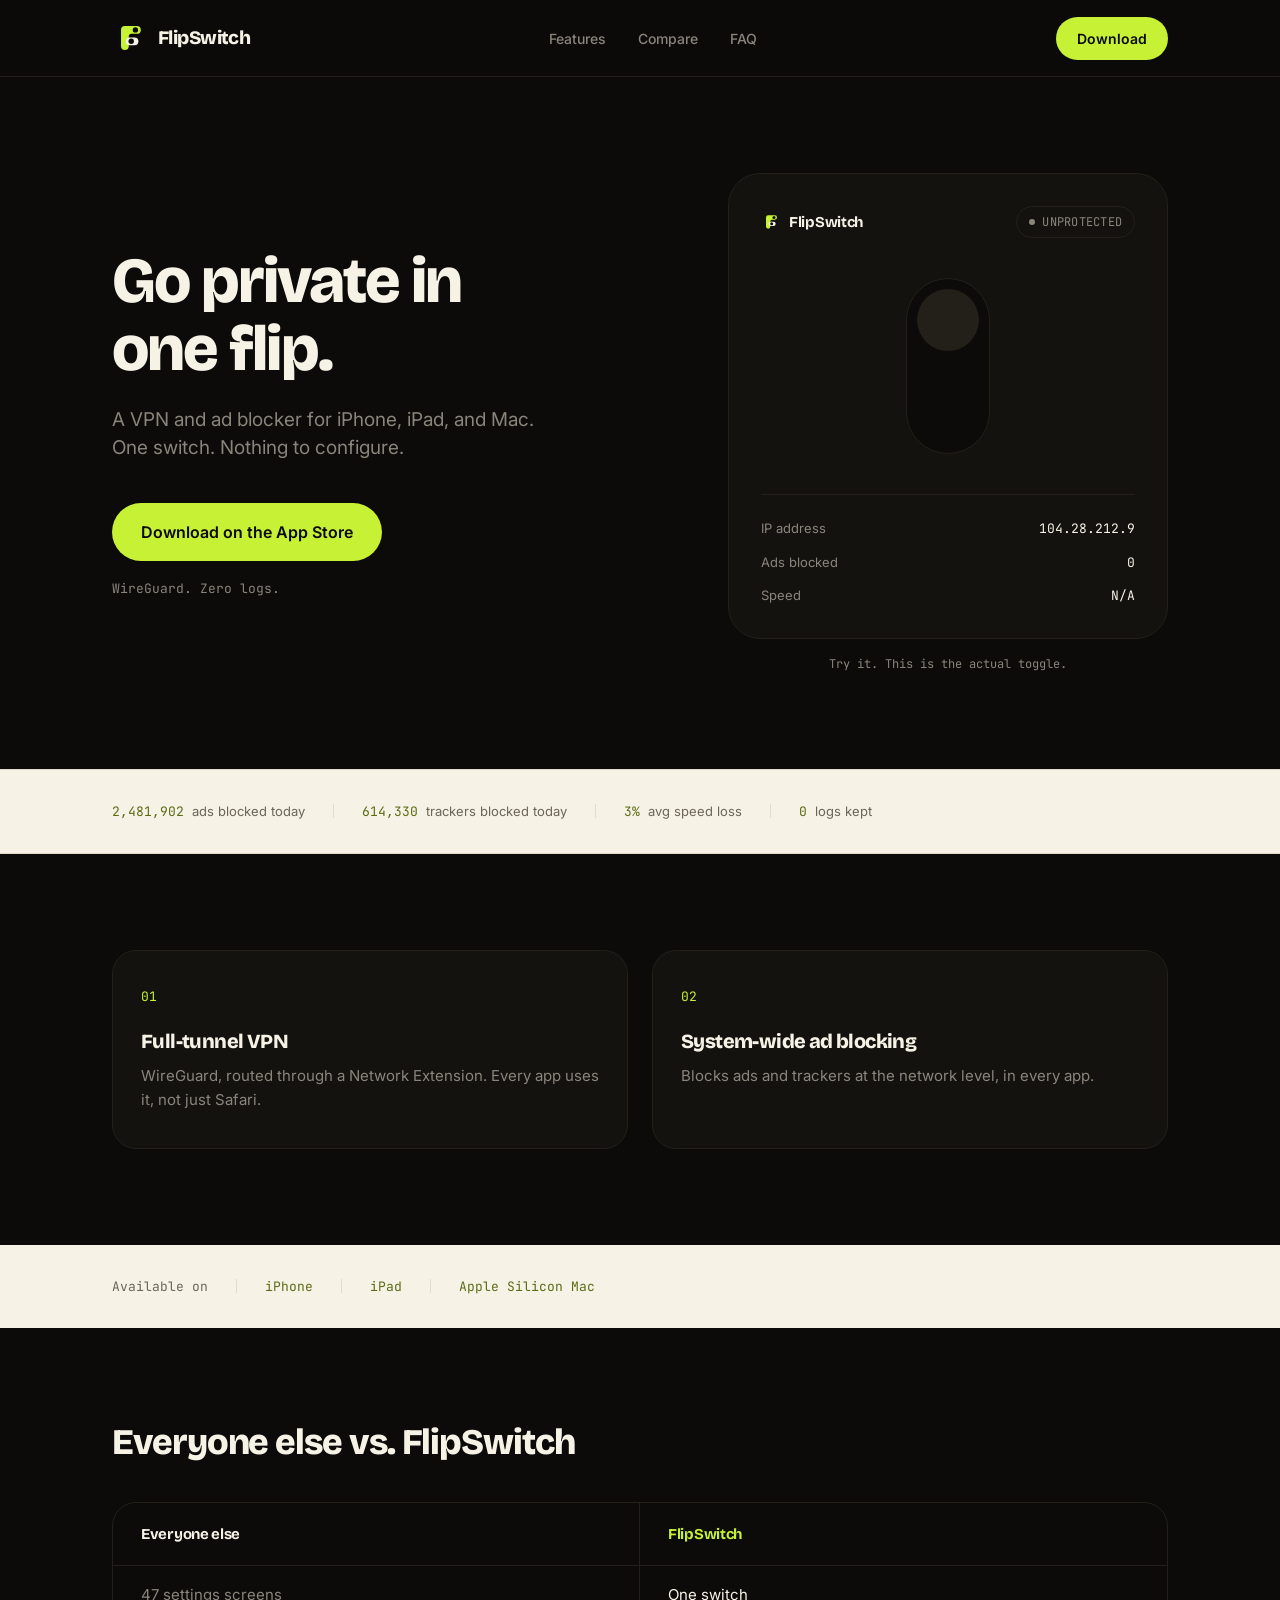
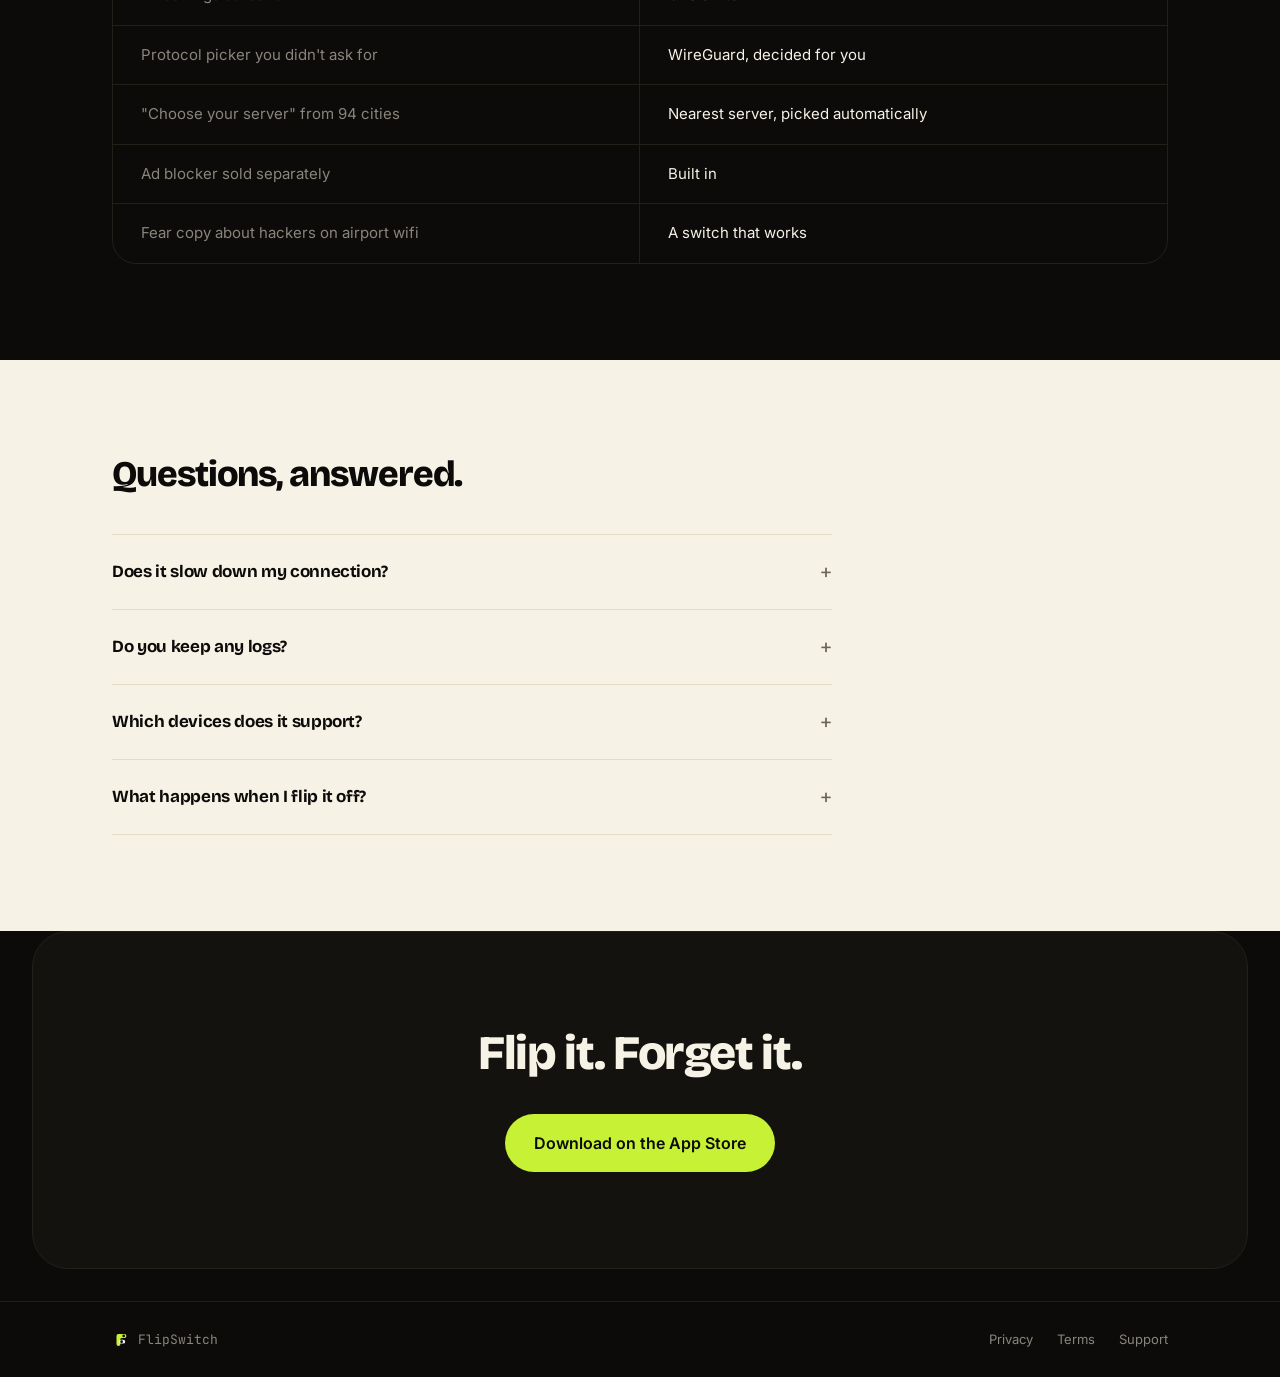
==== commit f088c997: "Remove em-dashes and marketing cliches site-wide, tighten copy to be more technical Co-Authored-By: " ====
--- a/index.html
+++ b/index.html
@@ -3,8 +3,8 @@
 <head>
 <meta charset="UTF-8" />
 <meta name="viewport" content="width=device-width, initial-scale=1.0" />
-<title>FlipSwitch — Go private in one flip.</title>
-<meta name="description" content="FlipSwitch is a VPN and ad blocker for iPhone, iPad, and Mac, controlled by one switch. WireGuard tunnel, zero logs." />
+<title>FlipSwitch: Go private in one flip.</title>
+<meta name="description" content="FlipSwitch is a VPN and ad blocker for iPhone, iPad, and Mac, controlled by one switch. WireGuard, zero logs." />
 <link rel="icon" type="image/svg+xml" href="favicon.svg">
 <link rel="preconnect" href="https://fonts.googleapis.com">
 <link rel="preconnect" href="https://fonts.gstatic.com" crossorigin>
@@ -41,7 +41,7 @@
         <h1>Go private in<br>one flip.</h1>
         <p class="hero-sub">A VPN and ad blocker for iPhone, iPad, and Mac. One switch. Nothing to configure.</p>
         <a href="#cta" class="btn btn-primary btn-lg">Download on the App Store</a>
-        <p class="hero-fine">WireGuard tunnel. Zero logs.</p>
+        <p class="hero-fine">WireGuard. Zero logs.</p>
       </div>
 
       <div class="hero-demo">
@@ -79,7 +79,7 @@
             </div>
             <div class="readout-row">
               <span class="readout-label">Speed</span>
-              <span class="readout-value mono" id="speedValue">—</span>
+              <span class="readout-value mono" id="speedValue">N/A</span>
             </div>
           </div>
         </div>
@@ -92,7 +92,7 @@
     <div class="wrap ticker-row">
       <div class="ticker-item"><span class="mono ticker-num">2,481,902</span><span class="ticker-label">ads blocked today</span></div>
       <div class="ticker-divider"></div>
-      <div class="ticker-item"><span class="mono ticker-num">614,330</span><span class="ticker-label">trackers killed today</span></div>
+      <div class="ticker-item"><span class="mono ticker-num">614,330</span><span class="ticker-label">trackers blocked today</span></div>
       <div class="ticker-divider"></div>
       <div class="ticker-item"><span class="mono ticker-num">3%</span><span class="ticker-label">avg speed loss</span></div>
       <div class="ticker-divider"></div>
@@ -106,12 +106,12 @@
         <div class="feature-card">
           <div class="feature-mark">01</div>
           <h3>Full-tunnel VPN</h3>
-          <p>WireGuard, tuned for speed. Every app routes through it — not just Safari.</p>
+          <p>WireGuard, routed through a Network Extension. Every app uses it, not just Safari.</p>
         </div>
         <div class="feature-card">
           <div class="feature-mark">02</div>
           <h3>System-wide ad blocking</h3>
-          <p>Blocks ads and trackers network-wide, in every app.</p>
+          <p>Blocks ads and trackers at the network level, in every app.</p>
         </div>
       </div>
     </div>
@@ -145,7 +145,7 @@
           <div class="compare-head">FlipSwitch</div>
           <div class="compare-row">One switch</div>
           <div class="compare-row">WireGuard, decided for you</div>
-          <div class="compare-row">Nearest fast server, picked automatically</div>
+          <div class="compare-row">Nearest server, picked automatically</div>
           <div class="compare-row">Built in</div>
           <div class="compare-row">A switch that works</div>
         </div>
@@ -167,7 +167,7 @@
         </details>
         <details class="faq-item">
           <summary>Which devices does it support?</summary>
-          <p>iPhone, iPad, and Apple Silicon Mac — one account, no per-device pricing.</p>
+          <p>iPhone, iPad, and Apple Silicon Mac. One account, no per-device pricing.</p>
         </details>
         <details class="faq-item">
           <summary>What happens when I flip it off?</summary>
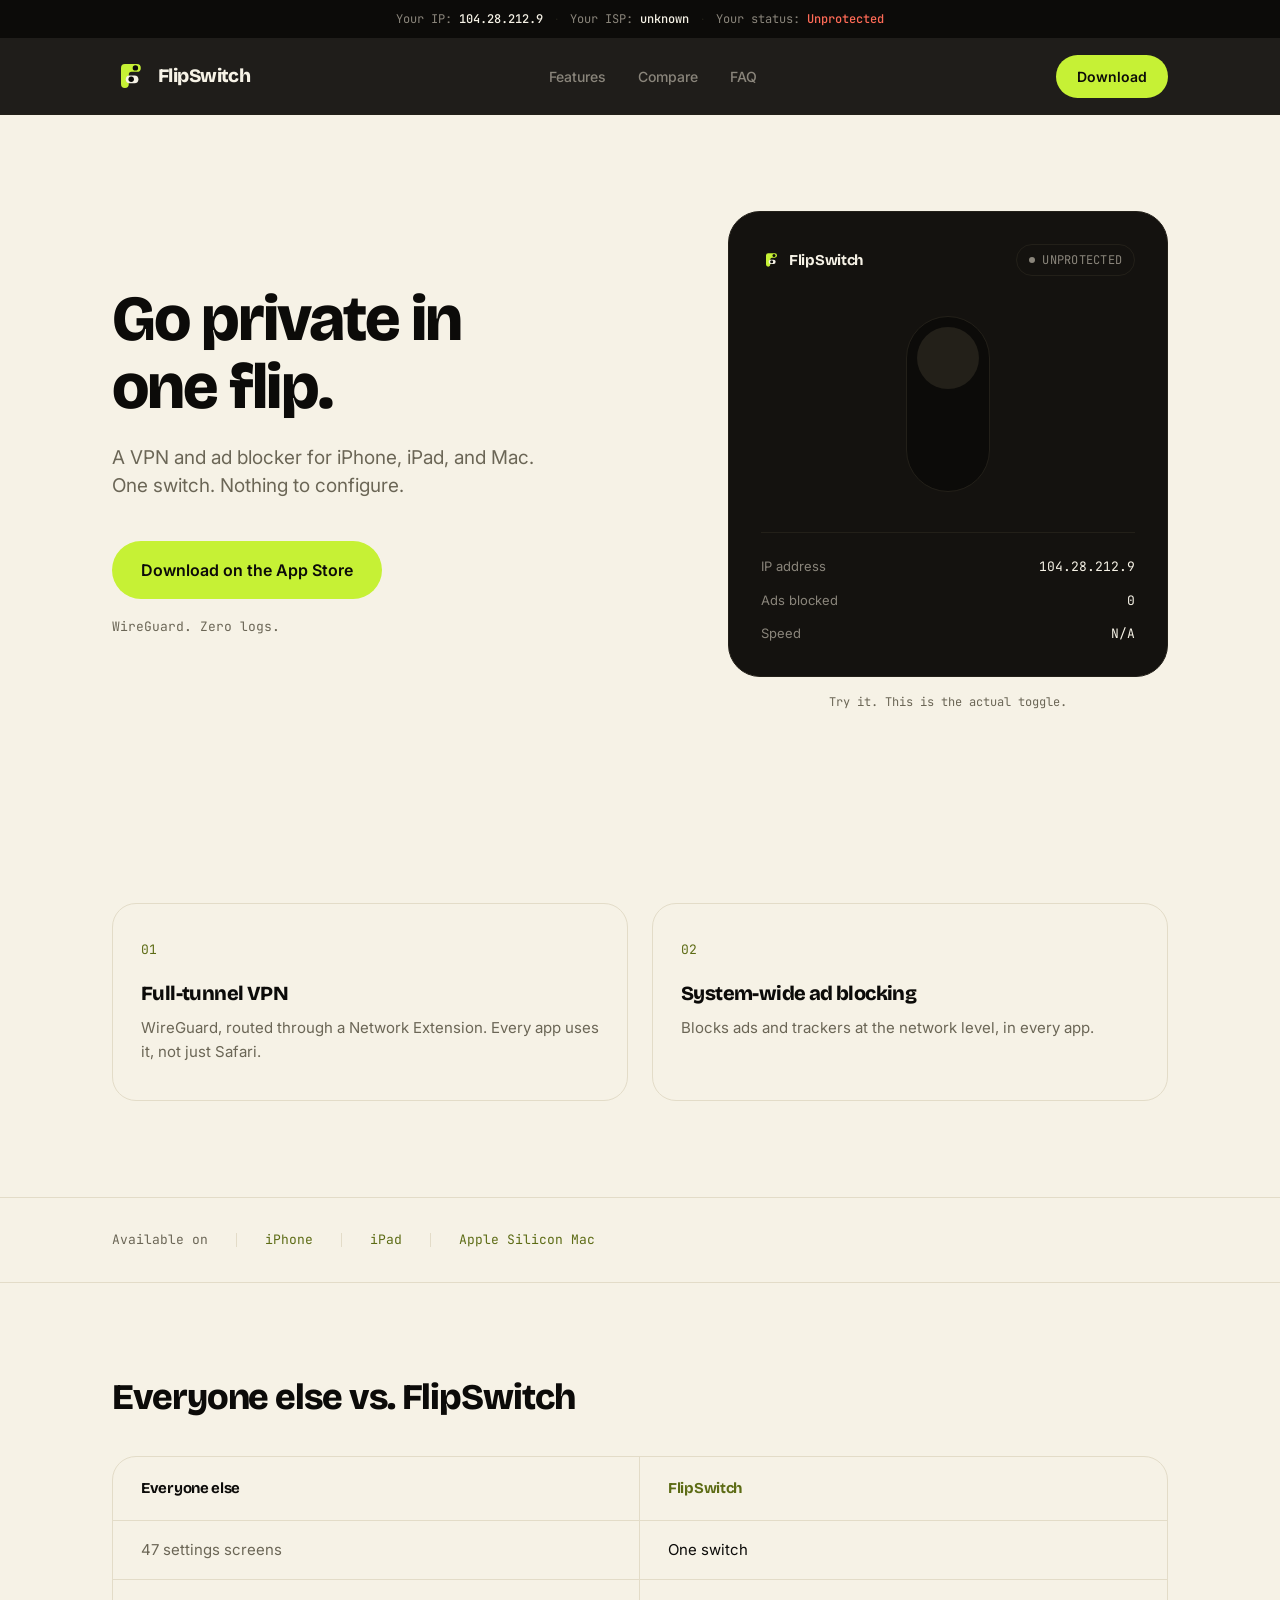
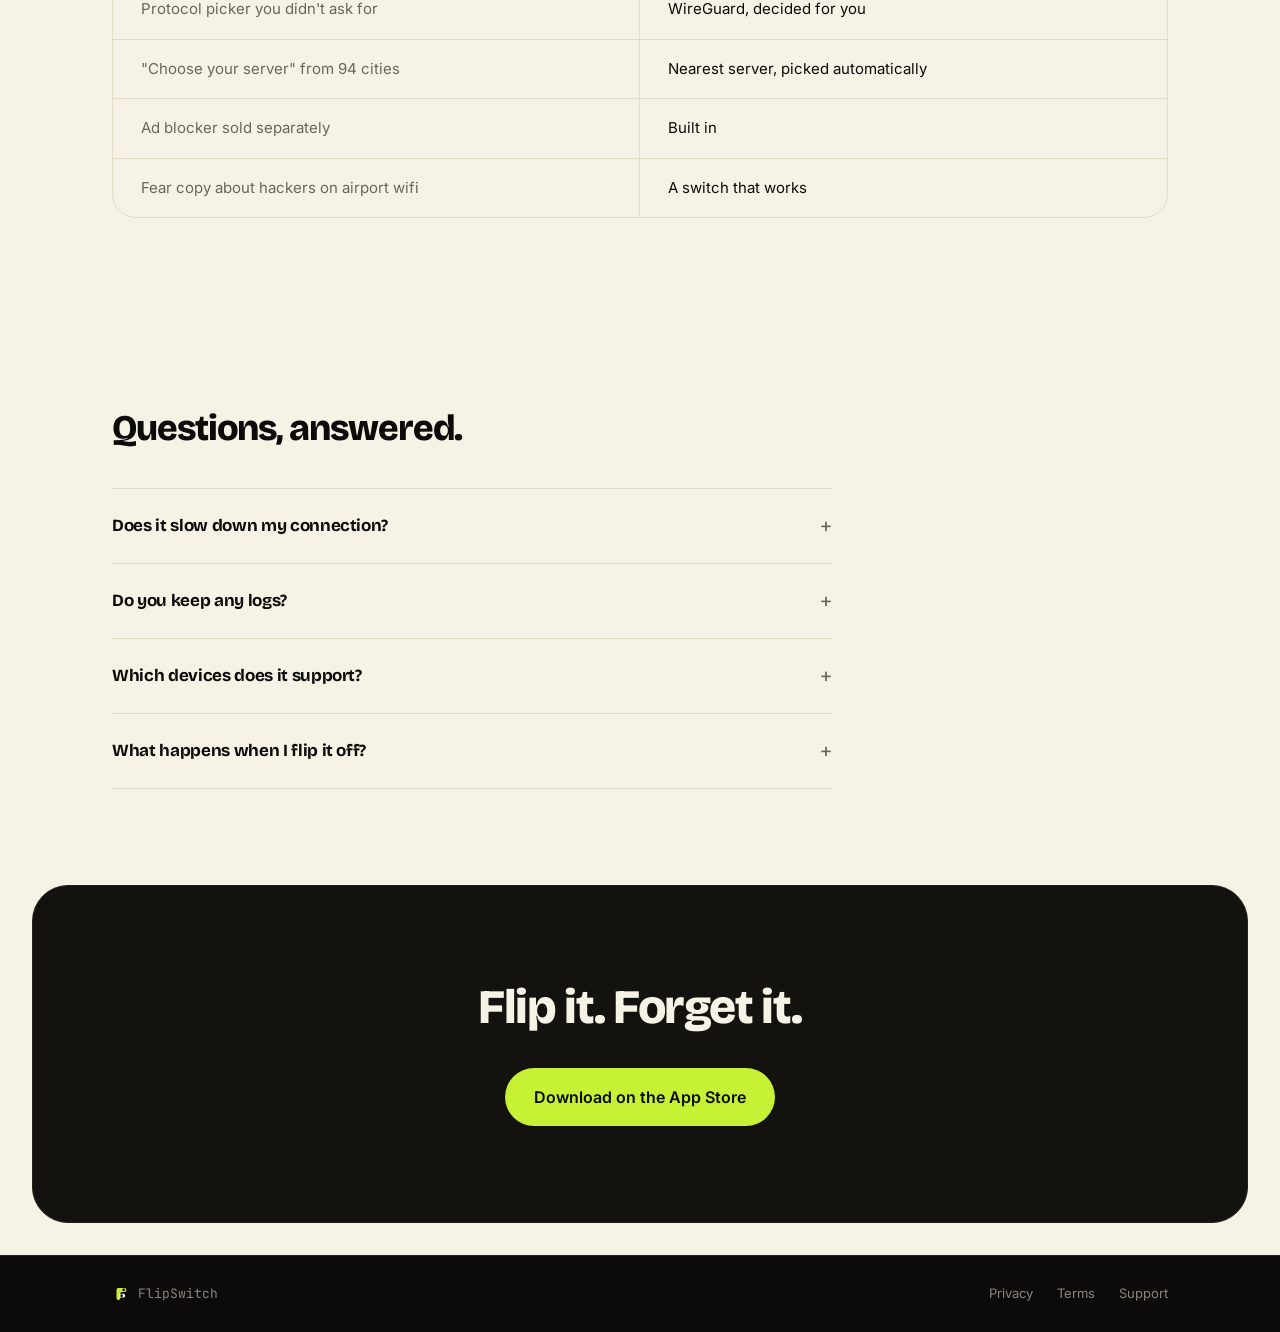
==== commit 4d1fc9c1: "Add live IP/ISP exposure bar, flip theme to light-dominant with dark accents Co-Authored-By: Claude " ====
--- a/index.html
+++ b/index.html
@@ -13,7 +13,17 @@
 </head>
 <body>
 
-<header class="site-header">
+<div class="exposure-bar section-dark" aria-live="polite">
+  <div class="wrap exposure-row">
+    <span class="mono exposure-item">Your IP: <strong id="exposureIp">detecting</strong></span>
+    <span class="exposure-sep">·</span>
+    <span class="mono exposure-item">Your ISP: <strong id="exposureIsp">detecting</strong></span>
+    <span class="exposure-sep">·</span>
+    <span class="mono exposure-item">Your status: <strong id="exposureStatus" class="status-unprotected">Unprotected</strong></span>
+  </div>
+</div>
+
+<header class="site-header section-dark">
   <div class="wrap header-row">
     <div class="logo">
       <svg class="logo-mark" viewBox="0 0 120 120" width="36" height="36" aria-hidden="true">
@@ -45,7 +55,7 @@
       </div>
 
       <div class="hero-demo">
-        <div class="app-card" id="appCard">
+        <div class="app-card section-dark" id="appCard">
           <div class="app-card-top">
             <span class="app-card-name">
               <svg class="logo-mark logo-mark-sm" viewBox="0 0 120 120" width="20" height="20" aria-hidden="true">
@@ -88,18 +98,6 @@
     </div>
   </section>
 
-  <section class="ticker section-light" aria-label="Live stats">
-    <div class="wrap ticker-row">
-      <div class="ticker-item"><span class="mono ticker-num">2,481,902</span><span class="ticker-label">ads blocked today</span></div>
-      <div class="ticker-divider"></div>
-      <div class="ticker-item"><span class="mono ticker-num">614,330</span><span class="ticker-label">trackers blocked today</span></div>
-      <div class="ticker-divider"></div>
-      <div class="ticker-item"><span class="mono ticker-num">3%</span><span class="ticker-label">avg speed loss</span></div>
-      <div class="ticker-divider"></div>
-      <div class="ticker-item"><span class="mono ticker-num">0</span><span class="ticker-label">logs kept</span></div>
-    </div>
-  </section>
-
   <section class="features" id="features">
     <div class="wrap">
       <div class="feature-grid">
@@ -117,7 +115,7 @@
     </div>
   </section>
 
-  <section class="devices section-light" aria-label="Supported platforms">
+  <section class="devices" aria-label="Supported platforms">
     <div class="wrap ticker-row">
       <div class="ticker-item"><span class="ticker-label mono">Available on</span></div>
       <div class="ticker-divider"></div>
@@ -153,7 +151,7 @@
     </div>
   </section>
 
-  <section class="faq section-light" id="faq">
+  <section class="faq" id="faq">
     <div class="wrap">
       <h2>Questions, answered.</h2>
       <div class="faq-list">
@@ -177,7 +175,7 @@
     </div>
   </section>
 
-  <section class="final-cta" id="cta">
+  <section class="final-cta section-dark" id="cta">
     <div class="wrap final-cta-inner">
       <h2>Flip it. Forget it.</h2>
       <a href="#" class="btn btn-primary btn-lg">Download on the App Store</a>
@@ -186,7 +184,7 @@
 
 </main>
 
-<footer class="site-footer">
+<footer class="site-footer section-dark">
   <div class="wrap footer-row">
     <span class="footer-brand">
       <svg class="logo-mark logo-mark-sm" viewBox="0 0 120 120" width="18" height="18" aria-hidden="true">
--- a/style.css
+++ b/style.css
@@ -2,12 +2,12 @@
 :root {
   --bg: #0C0B09;
   --surface: #14120F;
-  --border: #232019;
+  --border: #E3DCC8;
   --text: #F6F2E6;
-  --muted: #8A857B;
+  --muted: #6B6656;
   --lime: #C6F135;
   --lime-dim: #97b428;
-  --accent: var(--lime);
+  --accent: #5C6B14;
 
   --font-head: "Bricolage Grotesque", Inter, system-ui, sans-serif;
   --font-body: "Inter", system-ui, sans-serif;
@@ -15,12 +15,12 @@
 }
 
 * { box-sizing: border-box; }
-html { color-scheme: dark; }
+html { color-scheme: light; }
 
 body {
   margin: 0;
-  background: var(--bg);
-  color: var(--text);
+  background: var(--text);
+  color: var(--bg);
   font-family: var(--font-body);
   font-size: 16px;
   line-height: 1.5;
@@ -47,13 +47,12 @@
 
 a { color: inherit; text-decoration: none; }
 
-/* ---------- zebra: light section variant ---------- */
-.section-light {
-  background: var(--text);
-  color: var(--bg);
-  --muted: #6B6656;
-  --border: #E3DCC8;
-  --accent: #5C6B14;
+/* ---------- dark section variant (minority accent, on the light page default) ---------- */
+.section-dark {
+  color: var(--text);
+  --muted: #8A857B;
+  --border: #232019;
+  --accent: var(--lime);
 }
 
 /* ---------- buttons ---------- */
@@ -78,6 +77,39 @@
 
 .btn-sm { padding: 10px 20px; font-size: 14px; }
 .btn-lg { padding: 16px 28px; font-size: 16px; }
+
+/* ---------- exposure bar ---------- */
+.exposure-bar {
+  background: var(--bg);
+  padding: 10px 0;
+}
+
+.exposure-row {
+  display: flex;
+  align-items: center;
+  justify-content: center;
+  gap: 12px;
+  flex-wrap: wrap;
+  text-align: center;
+}
+
+.exposure-item {
+  font-size: 12px;
+  color: var(--muted);
+}
+
+.exposure-item strong {
+  color: var(--text);
+  font-weight: 500;
+}
+
+.exposure-sep {
+  color: var(--border);
+  font-size: 12px;
+}
+
+#exposureStatus.status-unprotected { color: #FF6B57; }
+#exposureStatus.status-protected { color: var(--lime); }
 
 /* ---------- header ---------- */
 .site-header {
@@ -299,13 +331,7 @@
   color: var(--muted);
 }
 
-/* ---------- ticker ---------- */
-.ticker {
-  border-top: 1px solid var(--border);
-  border-bottom: 1px solid var(--border);
-  padding: 32px 0;
-}
-
+/* ---------- ticker row (shared by devices strip) ---------- */
 .ticker-row {
   display: flex;
   align-items: center;
@@ -347,7 +373,6 @@
 }
 
 .feature-card {
-  background: var(--surface);
   border: 1px solid var(--border);
   border-radius: 24px;
   padding: 36px 28px;
@@ -373,6 +398,8 @@
 
 /* ---------- devices ---------- */
 .devices {
+  border-top: 1px solid var(--border);
+  border-bottom: 1px solid var(--border);
   padding: 32px 0;
 }
 
@@ -419,7 +446,7 @@
 }
 
 .compare-col-us .compare-row {
-  color: var(--text);
+  color: var(--bg);
 }
 
 .compare-row:last-child {
@@ -507,6 +534,7 @@
 
 /* ---------- footer ---------- */
 .site-footer {
+  background: var(--bg);
   border-top: 1px solid var(--border);
   padding: 28px 0;
 }
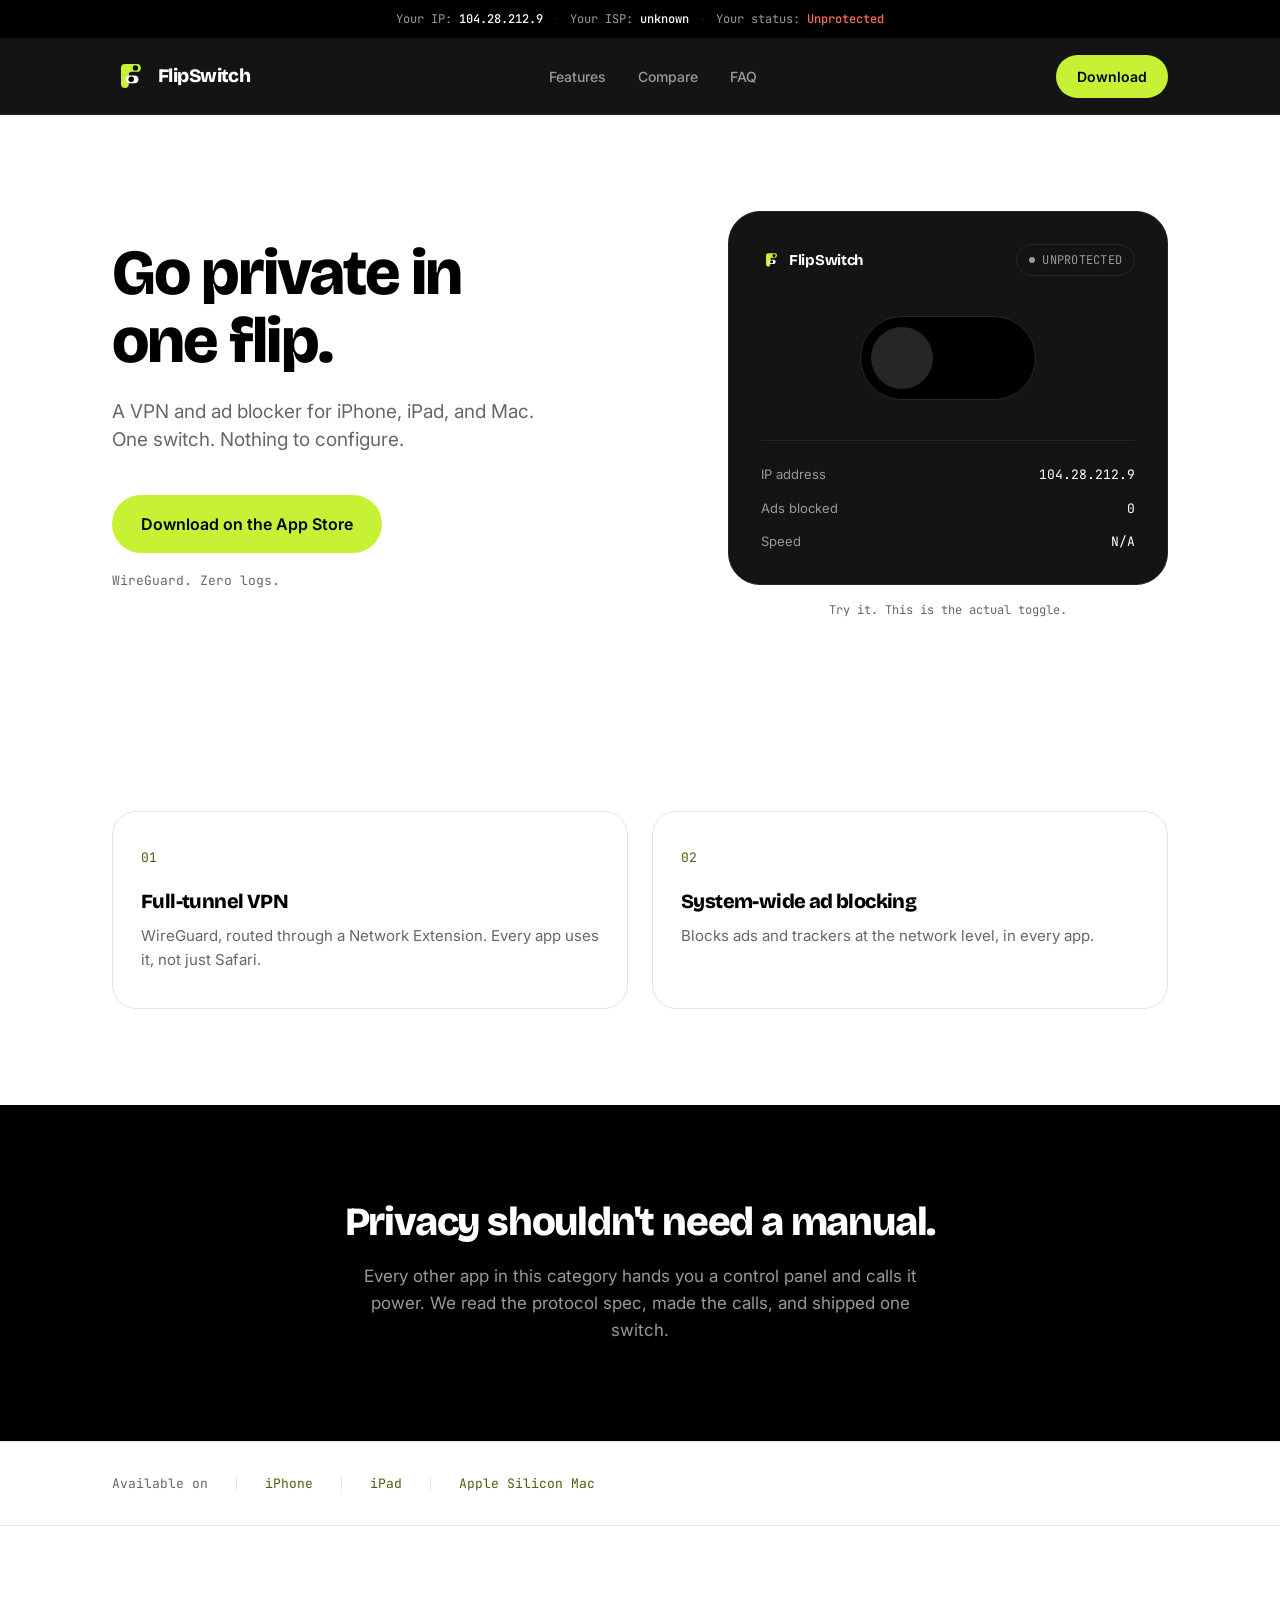
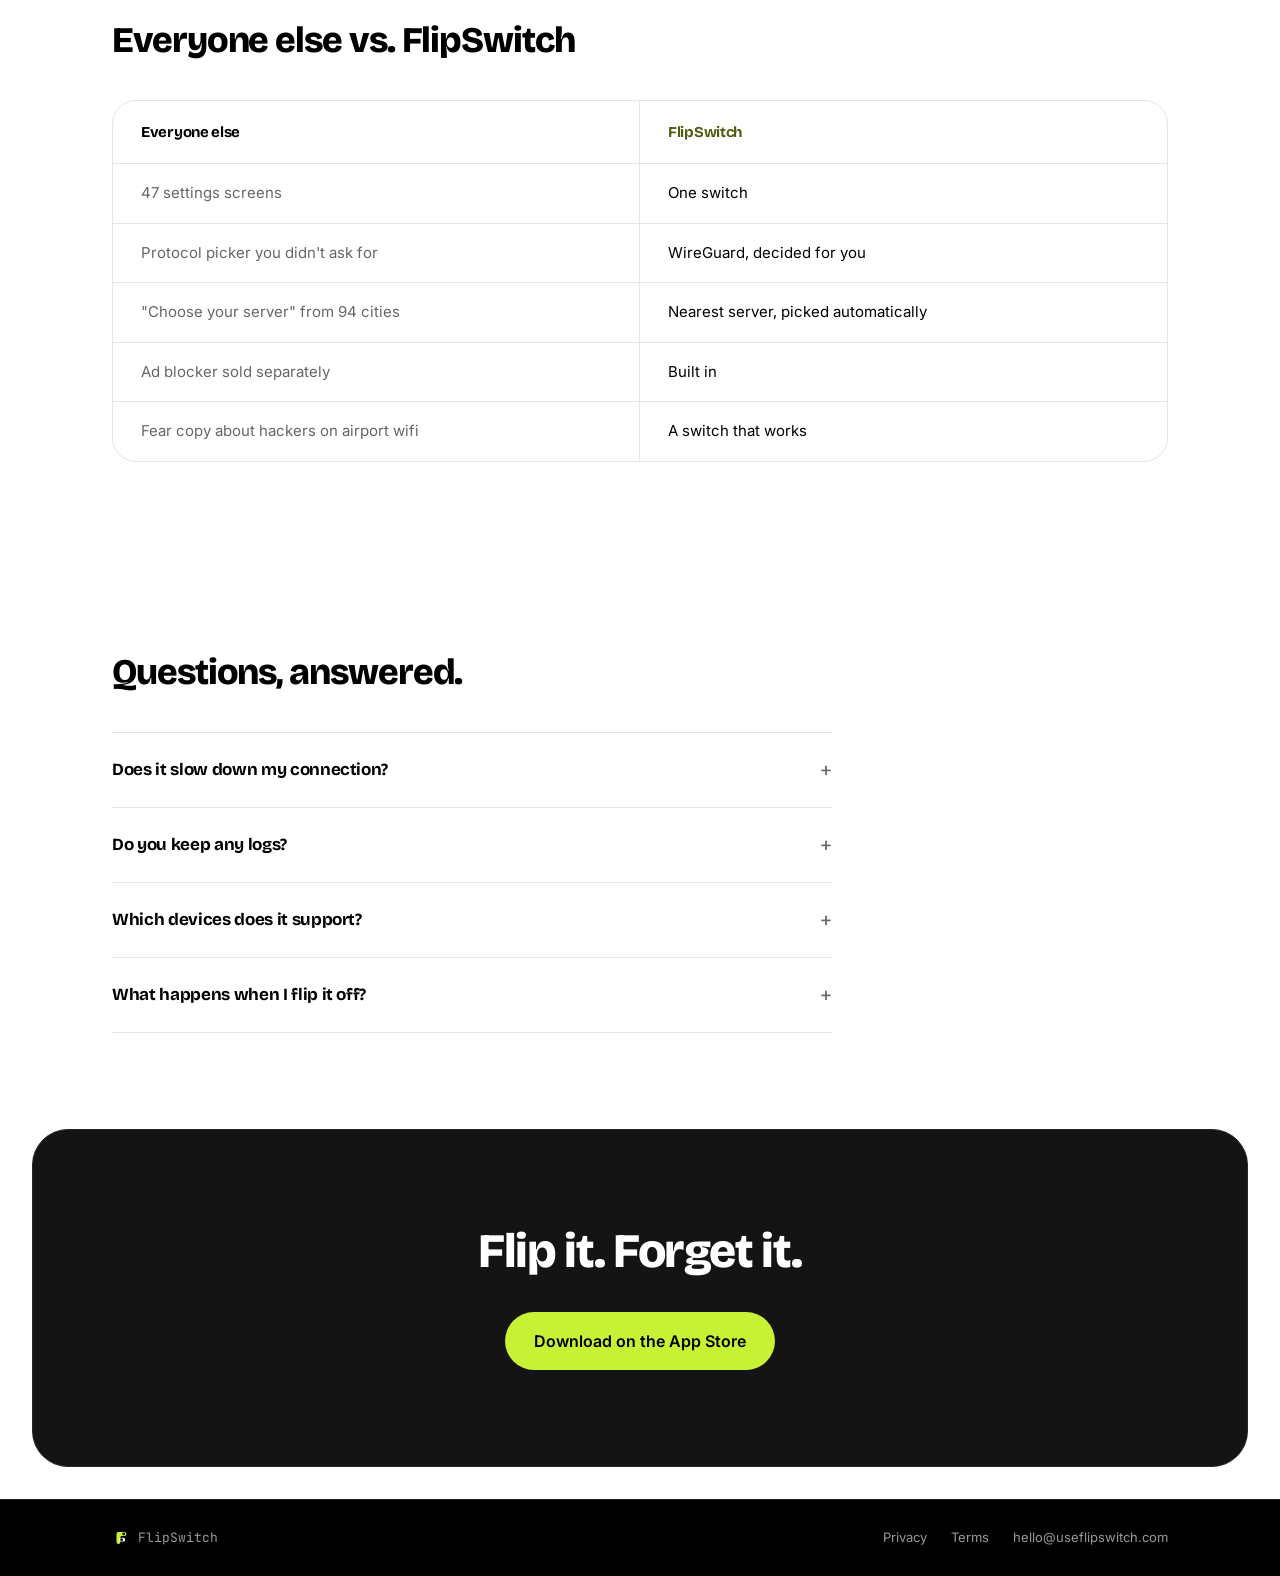
==== commit cb27f776: "White/black/neon theme, horizontal toggle, manifesto section, legal pages, SEO + favicons Co-Authore" ====
--- a/index.html
+++ b/index.html
@@ -5,11 +5,47 @@
 <meta name="viewport" content="width=device-width, initial-scale=1.0" />
 <title>FlipSwitch: Go private in one flip.</title>
 <meta name="description" content="FlipSwitch is a VPN and ad blocker for iPhone, iPad, and Mac, controlled by one switch. WireGuard, zero logs." />
+<link rel="canonical" href="https://www.useflipswitch.com/" />
+
 <link rel="icon" type="image/svg+xml" href="favicon.svg">
+<link rel="icon" type="image/png" sizes="32x32" href="favicon-32.png">
+<link rel="icon" type="image/png" sizes="16x16" href="favicon-16.png">
+<link rel="shortcut icon" href="favicon.ico">
+<link rel="apple-touch-icon" sizes="180x180" href="apple-touch-icon.png">
+<link rel="icon" type="image/png" sizes="192x192" href="icon-192.png">
+<link rel="manifest" href="site.webmanifest">
+<meta name="theme-color" content="#000000">
+
+<meta property="og:type" content="website" />
+<meta property="og:site_name" content="FlipSwitch" />
+<meta property="og:title" content="FlipSwitch: Go private in one flip." />
+<meta property="og:description" content="A VPN and ad blocker for iPhone, iPad, and Mac, controlled by one switch. WireGuard, zero logs." />
+<meta property="og:url" content="https://www.useflipswitch.com/" />
+<meta property="og:image" content="https://www.useflipswitch.com/og-image.png" />
+<meta property="og:image:width" content="1200" />
+<meta property="og:image:height" content="630" />
+
+<meta name="twitter:card" content="summary_large_image" />
+<meta name="twitter:title" content="FlipSwitch: Go private in one flip." />
+<meta name="twitter:description" content="A VPN and ad blocker for iPhone, iPad, and Mac, controlled by one switch. WireGuard, zero logs." />
+<meta name="twitter:image" content="https://www.useflipswitch.com/og-image.png" />
+
 <link rel="preconnect" href="https://fonts.googleapis.com">
 <link rel="preconnect" href="https://fonts.gstatic.com" crossorigin>
 <link href="https://fonts.googleapis.com/css2?family=Bricolage+Grotesque:wght@700;800&family=Inter:wght@400;500;600&family=JetBrains+Mono:wght@400;500&display=swap" rel="stylesheet">
 <link rel="stylesheet" href="style.css">
+
+<script type="application/ld+json">
+{
+  "@context": "https://schema.org",
+  "@type": "SoftwareApplication",
+  "name": "FlipSwitch",
+  "applicationCategory": "UtilitiesApplication",
+  "operatingSystem": "iOS, iPadOS, macOS",
+  "description": "A VPN and ad blocker for iPhone, iPad, and Mac, controlled by one switch.",
+  "url": "https://www.useflipswitch.com/"
+}
+</script>
 </head>
 <body>
 
@@ -115,6 +151,13 @@
     </div>
   </section>
 
+  <section class="manifesto section-dark">
+    <div class="wrap">
+      <h2>Privacy shouldn't need a manual.</h2>
+      <p>Every other app in this category hands you a control panel and calls it power. We read the protocol spec, made the calls, and shipped one switch.</p>
+    </div>
+  </section>
+
   <section class="devices" aria-label="Supported platforms">
     <div class="wrap ticker-row">
       <div class="ticker-item"><span class="ticker-label mono">Available on</span></div>
@@ -196,9 +239,9 @@
       <span class="mono footer-copy">FlipSwitch</span>
     </span>
     <div class="footer-links">
-      <a href="#">Privacy</a>
-      <a href="#">Terms</a>
-      <a href="#">Support</a>
+      <a href="privacy.html">Privacy</a>
+      <a href="terms.html">Terms</a>
+      <a href="mailto:hello@useflipswitch.com">hello@useflipswitch.com</a>
     </div>
   </div>
 </footer>
--- a/style.css
+++ b/style.css
@@ -1,13 +1,13 @@
 /* ---------- tokens ---------- */
 :root {
-  --bg: #0C0B09;
-  --surface: #14120F;
-  --border: #E3DCC8;
-  --text: #F6F2E6;
-  --muted: #6B6656;
+  --bg: #000000;
+  --surface: #141414;
+  --border: #E5E5E5;
+  --text: #FFFFFF;
+  --muted: #666666;
   --lime: #C6F135;
   --lime-dim: #97b428;
-  --accent: #5C6B14;
+  --accent: #4F5C12;
 
   --font-head: "Bricolage Grotesque", Inter, system-ui, sans-serif;
   --font-body: "Inter", system-ui, sans-serif;
@@ -50,8 +50,8 @@
 /* ---------- dark section variant (minority accent, on the light page default) ---------- */
 .section-dark {
   color: var(--text);
-  --muted: #8A857B;
-  --border: #232019;
+  --muted: #999999;
+  --border: #262626;
   --accent: var(--lime);
 }
 
@@ -71,7 +71,7 @@
 
 .btn-primary {
   background: var(--lime);
-  color: #0C0B09;
+  color: #000000;
 }
 .btn-primary:hover { opacity: 0.9; }
 
@@ -116,7 +116,7 @@
   border-bottom: 1px solid var(--border);
   position: sticky;
   top: 0;
-  background: rgba(12, 11, 9, 0.92);
+  background: rgba(0, 0, 0, 0.92);
   backdrop-filter: blur(6px);
   z-index: 10;
 }
@@ -263,12 +263,12 @@
 
 .toggle-track {
   display: flex;
-  flex-direction: column;
-  align-items: center;
-  width: 84px;
-  height: 176px;
+  flex-direction: row;
+  align-items: center;
+  width: 176px;
+  height: 84px;
   border-radius: 999px;
-  background: #0C0B09;
+  background: #000000;
   border: 1px solid var(--border);
   padding: 10px;
   transition: border-color 0.3s ease;
@@ -283,13 +283,12 @@
   height: 62px;
   border-radius: 50%;
   background: var(--border);
-  margin-top: 0;
   transition: transform 0.35s cubic-bezier(0.65, 0, 0.35, 1), background 0.3s ease;
 }
 
 .app-card.on .toggle-knob {
   background: var(--lime);
-  transform: translateY(94px);
+  transform: translateX(94px);
 }
 
 .app-card-readout {
@@ -393,6 +392,27 @@
 .feature-card p {
   color: var(--muted);
   font-size: 15px;
+  line-height: 1.6;
+}
+
+/* ---------- manifesto ---------- */
+.manifesto {
+  background: var(--bg);
+  padding: 96px 0;
+  text-align: center;
+}
+
+.manifesto h2 {
+  font-size: 40px;
+  max-width: 720px;
+  margin: 0 auto 20px;
+}
+
+.manifesto p {
+  font-size: 17px;
+  color: var(--muted);
+  max-width: 580px;
+  margin: 0 auto;
   line-height: 1.6;
 }
 
@@ -566,6 +586,57 @@
   font-size: 13px;
 }
 .footer-links a:hover { color: var(--text); }
+
+/* ---------- legal pages ---------- */
+.legal {
+  padding: 72px 0 96px;
+}
+
+.legal .wrap {
+  max-width: 760px;
+}
+
+.legal h1 {
+  font-size: 40px;
+  margin-bottom: 8px;
+}
+
+.legal .legal-updated {
+  font-family: var(--font-mono);
+  font-size: 13px;
+  color: var(--muted);
+  margin-bottom: 48px;
+}
+
+.legal h2 {
+  font-size: 22px;
+  margin-top: 40px;
+  margin-bottom: 14px;
+}
+
+.legal p {
+  font-size: 16px;
+  line-height: 1.7;
+  color: var(--muted);
+  margin-bottom: 16px;
+}
+
+.legal ul {
+  margin: 0 0 16px;
+  padding-left: 20px;
+}
+
+.legal li {
+  font-size: 16px;
+  line-height: 1.7;
+  color: var(--muted);
+  margin-bottom: 8px;
+}
+
+.legal a.inline-link {
+  color: var(--bg);
+  text-decoration: underline;
+}
 
 /* ---------- responsive ---------- */
 @media (max-width: 860px) {
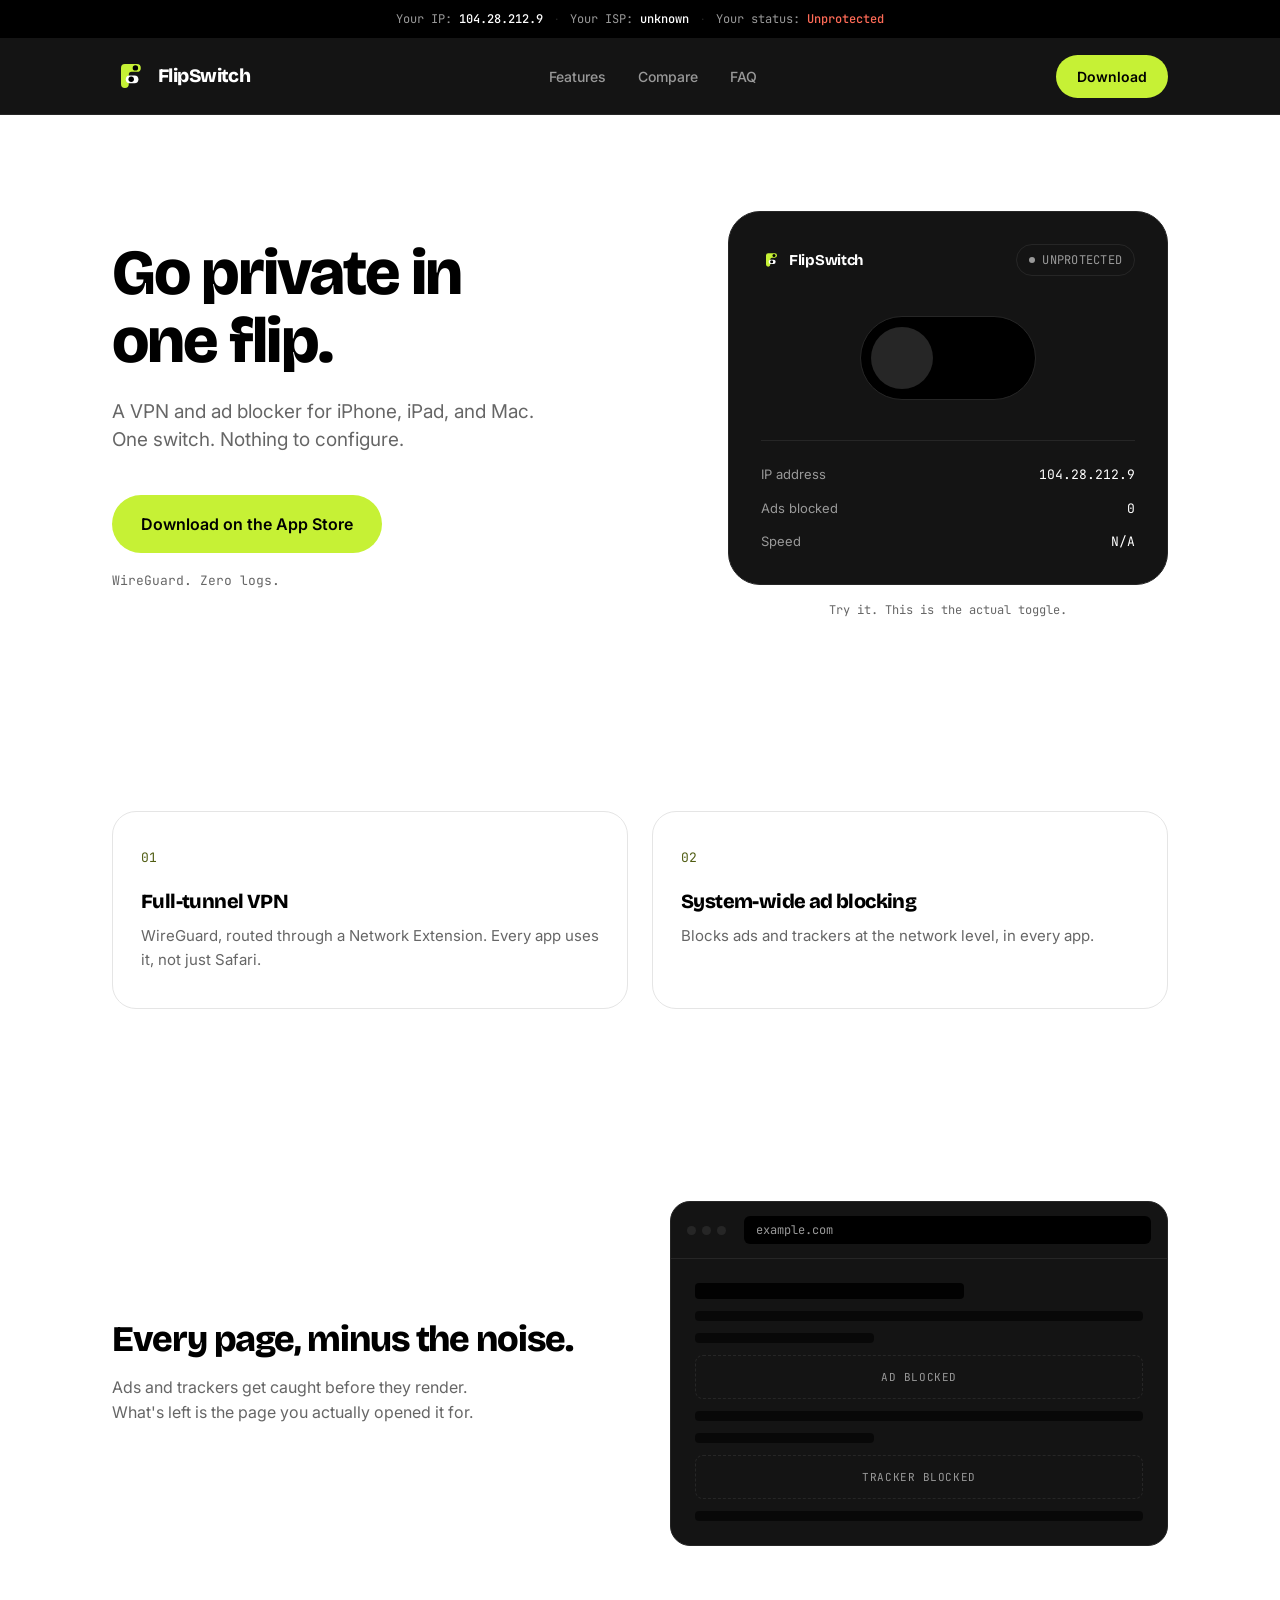
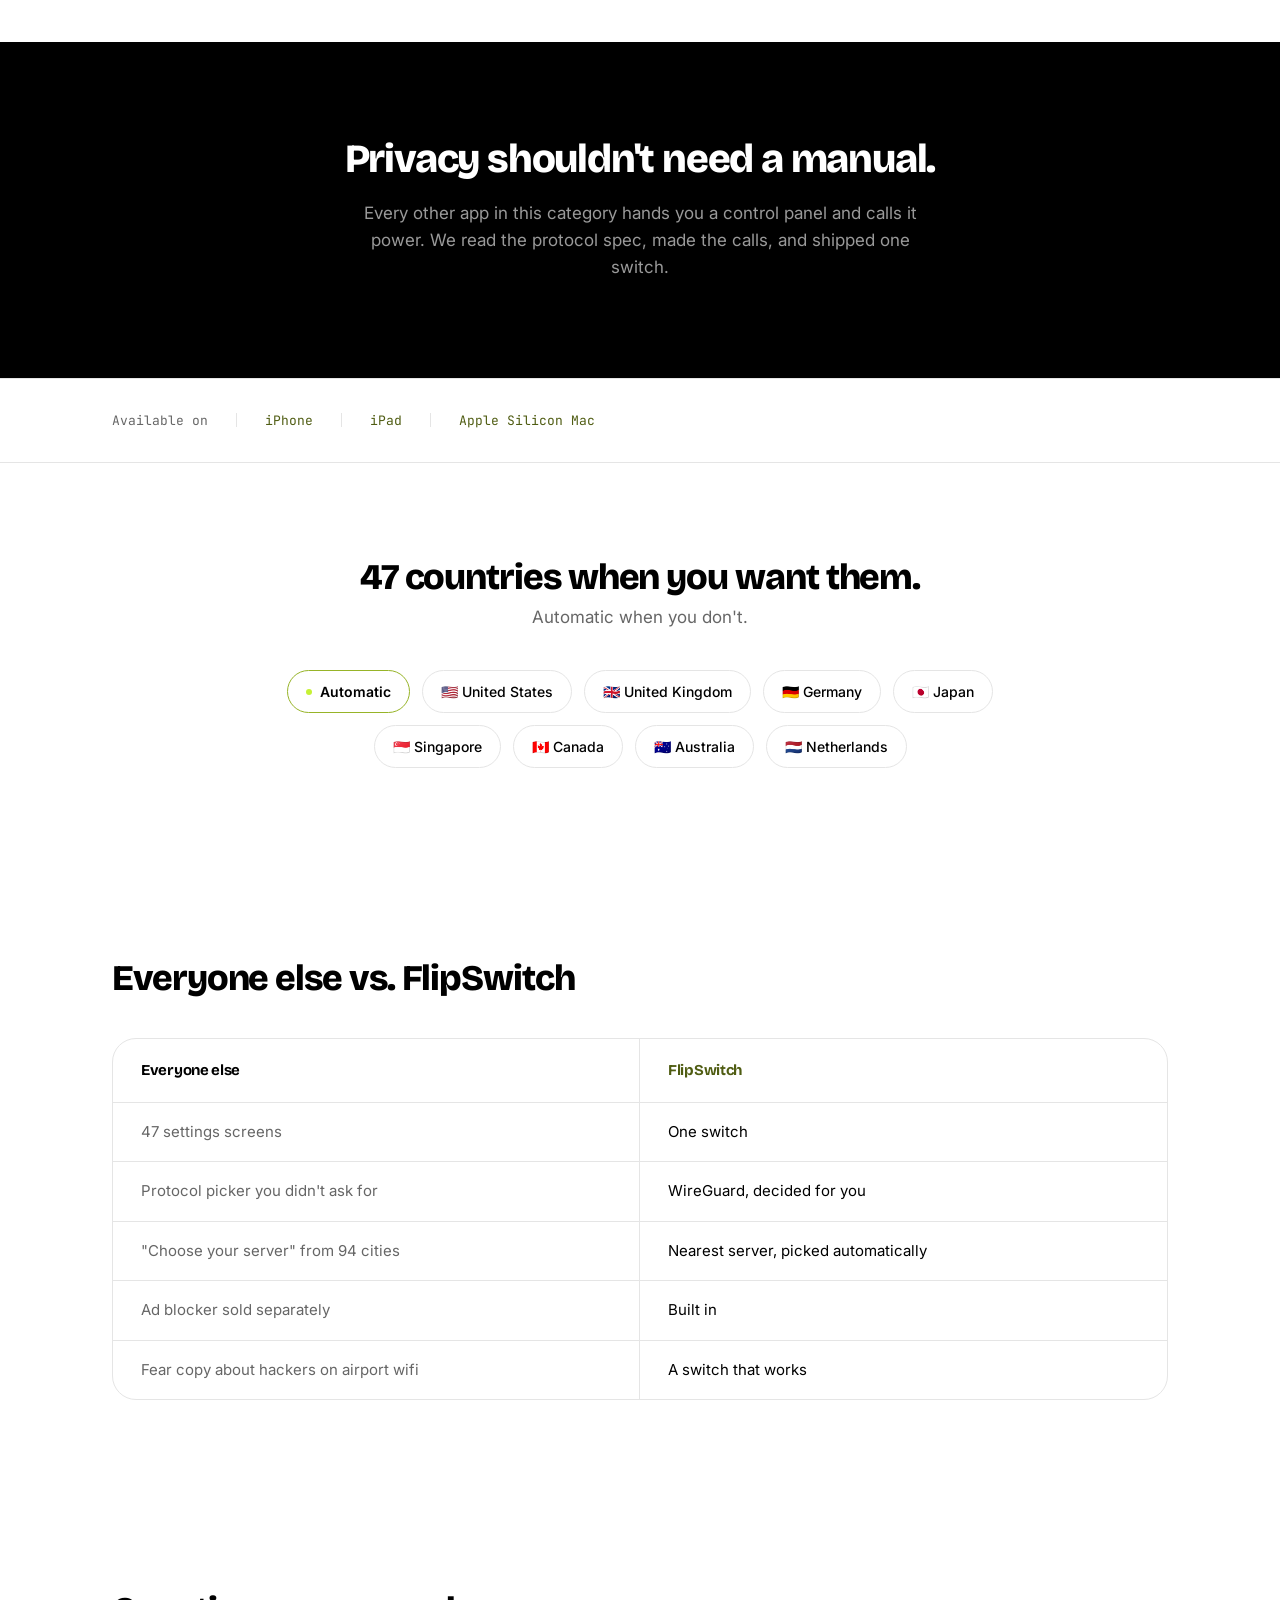
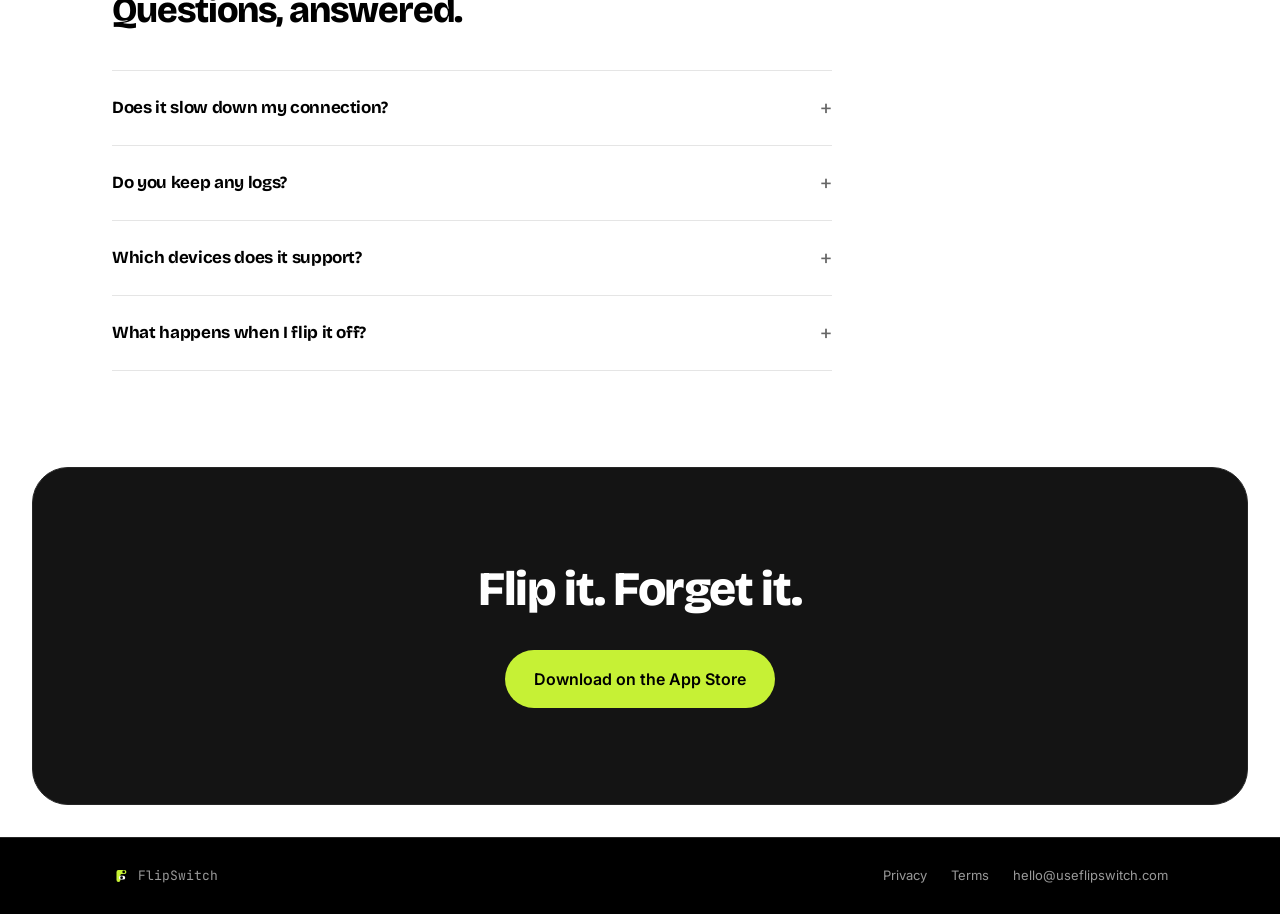
==== commit 789f0bcf: "Add reveal CTA on toggle flip, ad-blocker browser mockup, and country/flag server picker Co-Authored" ====
--- a/index.html
+++ b/index.html
@@ -128,6 +128,10 @@
               <span class="readout-value mono" id="speedValue">N/A</span>
             </div>
           </div>
+
+          <div class="app-card-reveal" id="appCardReveal">
+            <a href="#cta" class="btn btn-primary btn-sm">Get real protection</a>
+          </div>
         </div>
         <p class="hero-demo-caption">Try it. This is the actual toggle.</p>
       </div>
@@ -146,6 +150,33 @@
           <div class="feature-mark">02</div>
           <h3>System-wide ad blocking</h3>
           <p>Blocks ads and trackers at the network level, in every app.</p>
+        </div>
+      </div>
+    </div>
+  </section>
+
+  <section class="browser-demo" aria-label="Ad blocking demonstration">
+    <div class="wrap browser-demo-inner">
+      <div class="browser-demo-copy">
+        <h2>Every page, minus the noise.</h2>
+        <p>Ads and trackers get caught before they render. What's left is the page you actually opened it for.</p>
+      </div>
+      <div class="browser-mock section-dark">
+        <div class="browser-chrome">
+          <span class="browser-dot"></span>
+          <span class="browser-dot"></span>
+          <span class="browser-dot"></span>
+          <div class="browser-url mono">example.com</div>
+        </div>
+        <div class="browser-page">
+          <div class="page-line page-line-title"></div>
+          <div class="page-line"></div>
+          <div class="page-line page-line-short"></div>
+          <div class="ad-slot mono">AD BLOCKED</div>
+          <div class="page-line"></div>
+          <div class="page-line page-line-short"></div>
+          <div class="ad-slot mono">TRACKER BLOCKED</div>
+          <div class="page-line"></div>
         </div>
       </div>
     </div>
@@ -167,6 +198,26 @@
       <div class="ticker-item"><span class="mono ticker-num">iPad</span></div>
       <div class="ticker-divider"></div>
       <div class="ticker-item"><span class="mono ticker-num">Apple Silicon Mac</span></div>
+    </div>
+  </section>
+
+  <section class="servers" aria-label="Server locations">
+    <div class="wrap">
+      <div class="servers-head">
+        <h2>47 countries when you want them.</h2>
+        <p class="servers-sub">Automatic when you don't.</p>
+      </div>
+      <div class="servers-grid">
+        <div class="server-chip server-chip-active"><span class="server-dot"></span>Automatic</div>
+        <div class="server-chip">🇺🇸 United States</div>
+        <div class="server-chip">🇬🇧 United Kingdom</div>
+        <div class="server-chip">🇩🇪 Germany</div>
+        <div class="server-chip">🇯🇵 Japan</div>
+        <div class="server-chip">🇸🇬 Singapore</div>
+        <div class="server-chip">🇨🇦 Canada</div>
+        <div class="server-chip">🇦🇺 Australia</div>
+        <div class="server-chip">🇳🇱 Netherlands</div>
+      </div>
     </div>
   </section>
 
--- a/style.css
+++ b/style.css
@@ -330,6 +330,23 @@
   color: var(--muted);
 }
 
+.app-card-reveal {
+  max-height: 0;
+  opacity: 0;
+  overflow: hidden;
+  transition: max-height 0.3s ease, opacity 0.25s ease, margin-top 0.3s ease;
+}
+
+.app-card.on .app-card-reveal {
+  max-height: 60px;
+  opacity: 1;
+  margin-top: 20px;
+}
+
+.app-card-reveal .btn {
+  width: 100%;
+}
+
 /* ---------- ticker row (shared by devices strip) ---------- */
 .ticker-row {
   display: flex;
@@ -393,6 +410,151 @@
   color: var(--muted);
   font-size: 15px;
   line-height: 1.6;
+}
+
+/* ---------- browser demo (ad blocking mockup) ---------- */
+.browser-demo {
+  padding: 96px 0;
+}
+
+.browser-demo-inner {
+  display: grid;
+  grid-template-columns: 1fr 1fr;
+  gap: 60px;
+  align-items: center;
+}
+
+.browser-demo-copy h2 {
+  font-size: 36px;
+  margin-bottom: 16px;
+}
+
+.browser-demo-copy p {
+  color: var(--muted);
+  font-size: 16px;
+  line-height: 1.6;
+  max-width: 400px;
+}
+
+.browser-mock {
+  background: var(--surface);
+  border: 1px solid var(--border);
+  border-radius: 20px;
+  overflow: hidden;
+}
+
+.browser-chrome {
+  display: flex;
+  align-items: center;
+  gap: 6px;
+  padding: 14px 16px;
+  border-bottom: 1px solid var(--border);
+}
+
+.browser-dot {
+  width: 9px;
+  height: 9px;
+  border-radius: 50%;
+  background: var(--border);
+}
+
+.browser-url {
+  margin-left: 12px;
+  color: var(--muted);
+  font-size: 12px;
+  background: var(--bg);
+  padding: 5px 12px;
+  border-radius: 6px;
+  flex: 1;
+}
+
+.browser-page {
+  padding: 24px;
+  display: flex;
+  flex-direction: column;
+  gap: 12px;
+}
+
+.page-line {
+  height: 10px;
+  background: var(--bg);
+  border-radius: 4px;
+  width: 100%;
+  opacity: 0.6;
+}
+
+.page-line-title {
+  height: 16px;
+  width: 60%;
+  opacity: 0.9;
+}
+
+.page-line-short {
+  width: 40%;
+}
+
+.ad-slot {
+  height: 44px;
+  border: 1px dashed var(--border);
+  border-radius: 8px;
+  display: flex;
+  align-items: center;
+  justify-content: center;
+  color: var(--muted);
+  font-size: 11px;
+  letter-spacing: 0.05em;
+}
+
+/* ---------- servers ---------- */
+.servers {
+  padding: 96px 0;
+  text-align: center;
+}
+
+.servers-head {
+  margin-bottom: 40px;
+}
+
+.servers h2 {
+  font-size: 36px;
+  margin-bottom: 8px;
+}
+
+.servers-sub {
+  color: var(--muted);
+  font-size: 17px;
+}
+
+.servers-grid {
+  display: flex;
+  flex-wrap: wrap;
+  gap: 12px;
+  justify-content: center;
+  max-width: 760px;
+  margin: 0 auto;
+}
+
+.server-chip {
+  display: inline-flex;
+  align-items: center;
+  gap: 8px;
+  padding: 10px 18px;
+  border: 1px solid var(--border);
+  border-radius: 999px;
+  font-size: 14px;
+  font-weight: 500;
+}
+
+.server-chip-active {
+  border-color: var(--lime-dim);
+  font-weight: 600;
+}
+
+.server-dot {
+  width: 6px;
+  height: 6px;
+  border-radius: 50%;
+  background: var(--lime);
 }
 
 /* ---------- manifesto ---------- */
@@ -647,6 +809,8 @@
   .hero-copy h1 { font-size: 44px; }
   .hero-demo { max-width: 380px; margin: 0 auto; }
   .feature-grid { grid-template-columns: 1fr; }
+  .browser-demo-inner { grid-template-columns: 1fr; gap: 40px; }
+  .browser-demo-copy p { max-width: none; }
   .compare-table { grid-template-columns: 1fr; }
   .compare-col-them { border-right: none; border-bottom: 1px solid var(--border); }
   .final-cta { margin: 0 16px 16px; border-radius: 24px; padding: 64px 0; }
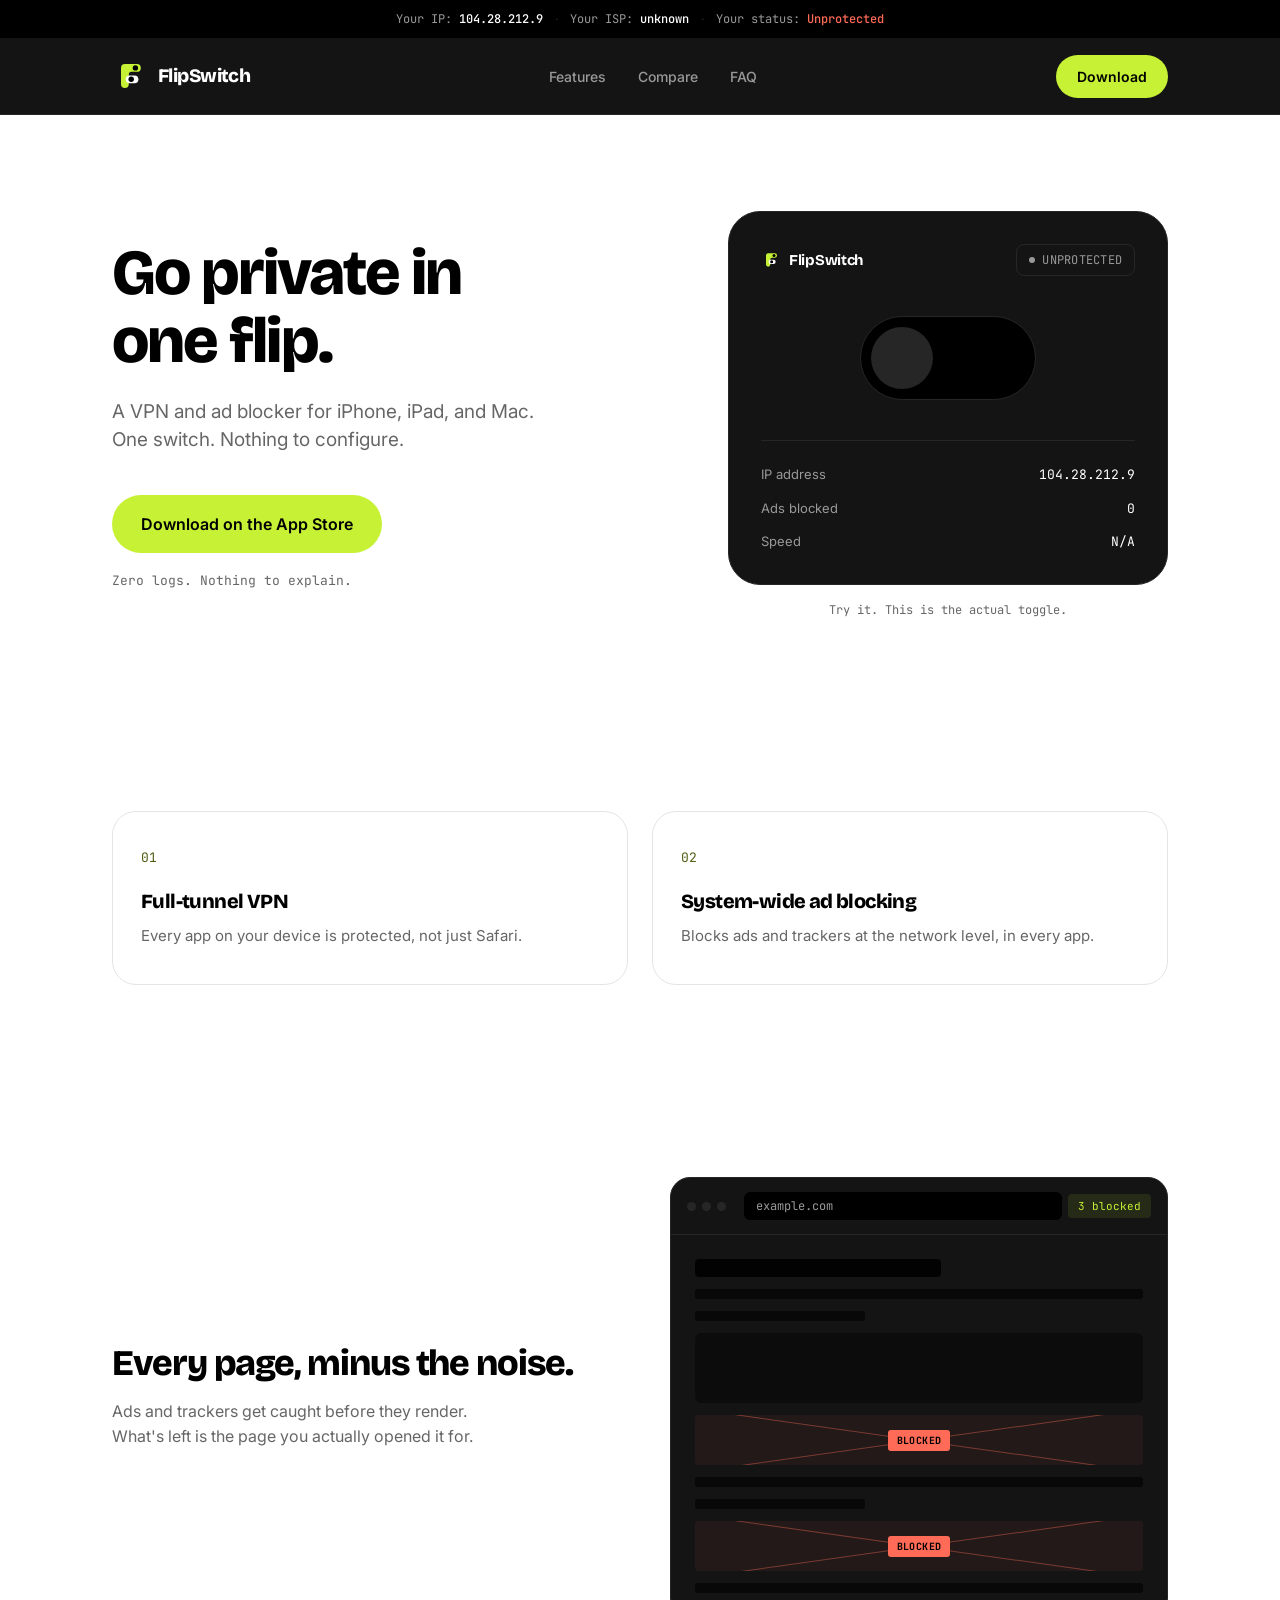
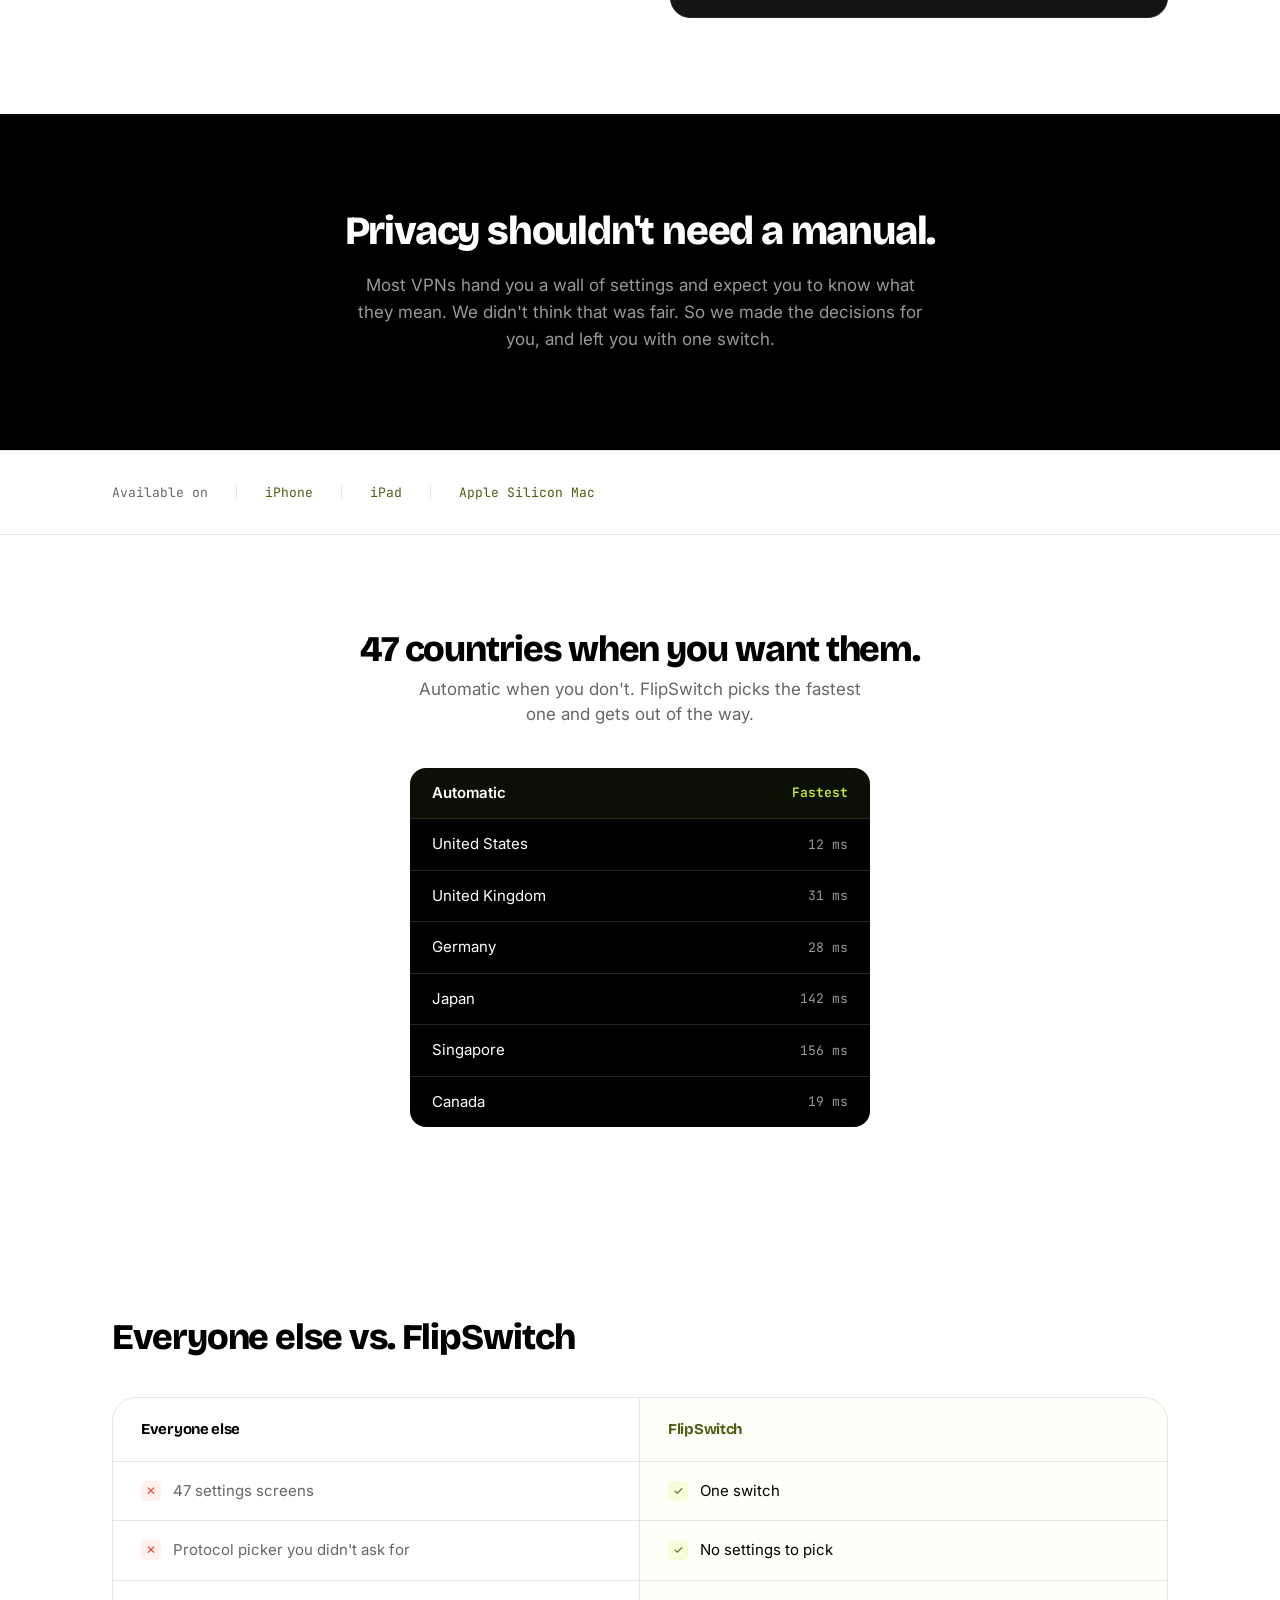
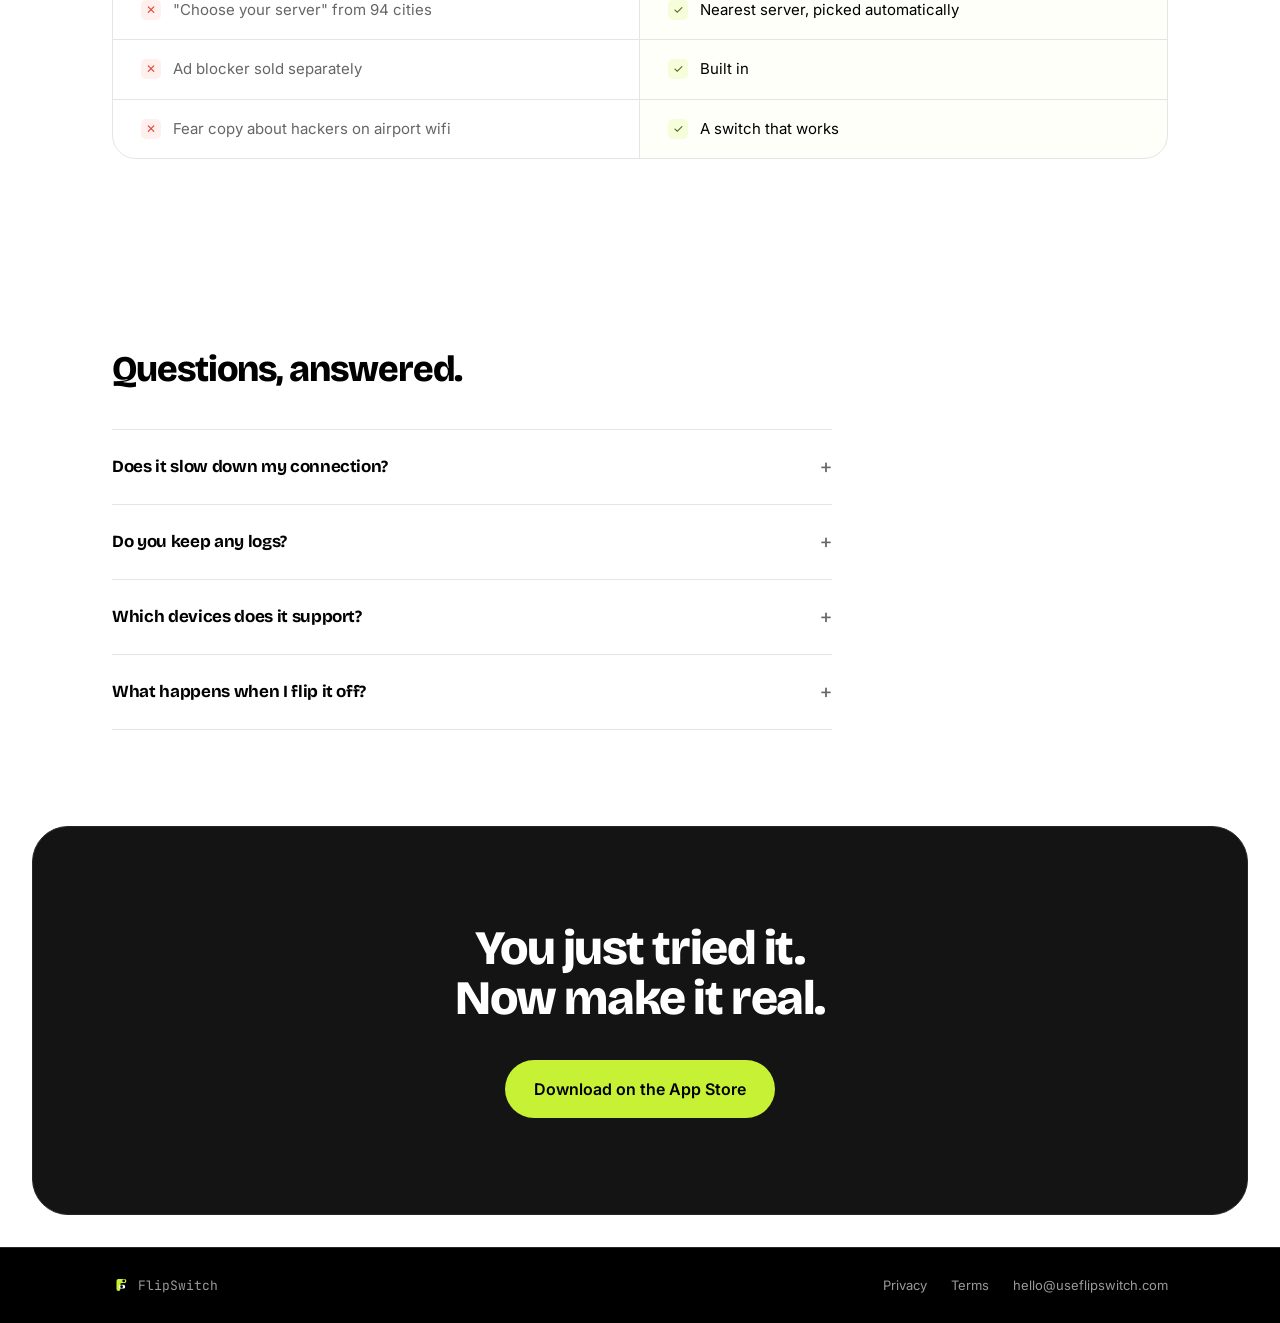
==== commit 7e0e6c93: "Remove WireGuard jargon, decouple exposure bar from demo toggle, auto-scroll to CTA on flip, rebuild" ====
--- a/index.html
+++ b/index.html
@@ -4,7 +4,7 @@
 <meta charset="UTF-8" />
 <meta name="viewport" content="width=device-width, initial-scale=1.0" />
 <title>FlipSwitch: Go private in one flip.</title>
-<meta name="description" content="FlipSwitch is a VPN and ad blocker for iPhone, iPad, and Mac, controlled by one switch. WireGuard, zero logs." />
+<meta name="description" content="FlipSwitch is a VPN and ad blocker for iPhone, iPad, and Mac, controlled by one switch. Zero logs." />
 <link rel="canonical" href="https://www.useflipswitch.com/" />
 
 <link rel="icon" type="image/svg+xml" href="favicon.svg">
@@ -19,7 +19,7 @@
 <meta property="og:type" content="website" />
 <meta property="og:site_name" content="FlipSwitch" />
 <meta property="og:title" content="FlipSwitch: Go private in one flip." />
-<meta property="og:description" content="A VPN and ad blocker for iPhone, iPad, and Mac, controlled by one switch. WireGuard, zero logs." />
+<meta property="og:description" content="A VPN and ad blocker for iPhone, iPad, and Mac, controlled by one switch. Zero logs." />
 <meta property="og:url" content="https://www.useflipswitch.com/" />
 <meta property="og:image" content="https://www.useflipswitch.com/og-image.png" />
 <meta property="og:image:width" content="1200" />
@@ -27,7 +27,7 @@
 
 <meta name="twitter:card" content="summary_large_image" />
 <meta name="twitter:title" content="FlipSwitch: Go private in one flip." />
-<meta name="twitter:description" content="A VPN and ad blocker for iPhone, iPad, and Mac, controlled by one switch. WireGuard, zero logs." />
+<meta name="twitter:description" content="A VPN and ad blocker for iPhone, iPad, and Mac, controlled by one switch. Zero logs." />
 <meta name="twitter:image" content="https://www.useflipswitch.com/og-image.png" />
 
 <link rel="preconnect" href="https://fonts.googleapis.com">
@@ -87,7 +87,7 @@
         <h1>Go private in<br>one flip.</h1>
         <p class="hero-sub">A VPN and ad blocker for iPhone, iPad, and Mac. One switch. Nothing to configure.</p>
         <a href="#cta" class="btn btn-primary btn-lg">Download on the App Store</a>
-        <p class="hero-fine">WireGuard. Zero logs.</p>
+        <p class="hero-fine">Zero logs. Nothing to explain.</p>
       </div>
 
       <div class="hero-demo">
@@ -128,10 +128,6 @@
               <span class="readout-value mono" id="speedValue">N/A</span>
             </div>
           </div>
-
-          <div class="app-card-reveal" id="appCardReveal">
-            <a href="#cta" class="btn btn-primary btn-sm">Get real protection</a>
-          </div>
         </div>
         <p class="hero-demo-caption">Try it. This is the actual toggle.</p>
       </div>
@@ -144,7 +140,7 @@
         <div class="feature-card">
           <div class="feature-mark">01</div>
           <h3>Full-tunnel VPN</h3>
-          <p>WireGuard, routed through a Network Extension. Every app uses it, not just Safari.</p>
+          <p>Every app on your device is protected, not just Safari.</p>
         </div>
         <div class="feature-card">
           <div class="feature-mark">02</div>
@@ -167,15 +163,17 @@
           <span class="browser-dot"></span>
           <span class="browser-dot"></span>
           <div class="browser-url mono">example.com</div>
+          <span class="browser-blocked-count mono">3 blocked</span>
         </div>
         <div class="browser-page">
           <div class="page-line page-line-title"></div>
           <div class="page-line"></div>
           <div class="page-line page-line-short"></div>
-          <div class="ad-slot mono">AD BLOCKED</div>
+          <div class="page-image"></div>
+          <div class="ad-slot"><span class="ad-slot-badge mono">BLOCKED</span></div>
           <div class="page-line"></div>
           <div class="page-line page-line-short"></div>
-          <div class="ad-slot mono">TRACKER BLOCKED</div>
+          <div class="ad-slot"><span class="ad-slot-badge mono">BLOCKED</span></div>
           <div class="page-line"></div>
         </div>
       </div>
@@ -185,7 +183,7 @@
   <section class="manifesto section-dark">
     <div class="wrap">
       <h2>Privacy shouldn't need a manual.</h2>
-      <p>Every other app in this category hands you a control panel and calls it power. We read the protocol spec, made the calls, and shipped one switch.</p>
+      <p>Most VPNs hand you a wall of settings and expect you to know what they mean. We didn't think that was fair. So we made the decisions for you, and left you with one switch.</p>
     </div>
   </section>
 
@@ -202,21 +200,22 @@
   </section>
 
   <section class="servers" aria-label="Server locations">
-    <div class="wrap">
+    <div class="wrap servers-inner">
       <div class="servers-head">
         <h2>47 countries when you want them.</h2>
-        <p class="servers-sub">Automatic when you don't.</p>
-      </div>
-      <div class="servers-grid">
-        <div class="server-chip server-chip-active"><span class="server-dot"></span>Automatic</div>
-        <div class="server-chip">🇺🇸 United States</div>
-        <div class="server-chip">🇬🇧 United Kingdom</div>
-        <div class="server-chip">🇩🇪 Germany</div>
-        <div class="server-chip">🇯🇵 Japan</div>
-        <div class="server-chip">🇸🇬 Singapore</div>
-        <div class="server-chip">🇨🇦 Canada</div>
-        <div class="server-chip">🇦🇺 Australia</div>
-        <div class="server-chip">🇳🇱 Netherlands</div>
+        <p class="servers-sub">Automatic when you don't. FlipSwitch picks the fastest one and gets out of the way.</p>
+      </div>
+      <div class="server-panel section-dark">
+        <div class="server-row server-row-active">
+          <span>Automatic</span>
+          <span class="mono">Fastest</span>
+        </div>
+        <div class="server-row"><span>United States</span><span class="mono">12 ms</span></div>
+        <div class="server-row"><span>United Kingdom</span><span class="mono">31 ms</span></div>
+        <div class="server-row"><span>Germany</span><span class="mono">28 ms</span></div>
+        <div class="server-row"><span>Japan</span><span class="mono">142 ms</span></div>
+        <div class="server-row"><span>Singapore</span><span class="mono">156 ms</span></div>
+        <div class="server-row"><span>Canada</span><span class="mono">19 ms</span></div>
       </div>
     </div>
   </section>
@@ -227,19 +226,19 @@
       <div class="compare-table">
         <div class="compare-col compare-col-them">
           <div class="compare-head">Everyone else</div>
-          <div class="compare-row">47 settings screens</div>
-          <div class="compare-row">Protocol picker you didn't ask for</div>
-          <div class="compare-row">"Choose your server" from 94 cities</div>
-          <div class="compare-row">Ad blocker sold separately</div>
-          <div class="compare-row">Fear copy about hackers on airport wifi</div>
+          <div class="compare-row"><span class="compare-mark compare-mark-no">✕</span>47 settings screens</div>
+          <div class="compare-row"><span class="compare-mark compare-mark-no">✕</span>Protocol picker you didn't ask for</div>
+          <div class="compare-row"><span class="compare-mark compare-mark-no">✕</span>"Choose your server" from 94 cities</div>
+          <div class="compare-row"><span class="compare-mark compare-mark-no">✕</span>Ad blocker sold separately</div>
+          <div class="compare-row"><span class="compare-mark compare-mark-no">✕</span>Fear copy about hackers on airport wifi</div>
         </div>
         <div class="compare-col compare-col-us">
           <div class="compare-head">FlipSwitch</div>
-          <div class="compare-row">One switch</div>
-          <div class="compare-row">WireGuard, decided for you</div>
-          <div class="compare-row">Nearest server, picked automatically</div>
-          <div class="compare-row">Built in</div>
-          <div class="compare-row">A switch that works</div>
+          <div class="compare-row"><span class="compare-mark compare-mark-yes">✓</span>One switch</div>
+          <div class="compare-row"><span class="compare-mark compare-mark-yes">✓</span>No settings to pick</div>
+          <div class="compare-row"><span class="compare-mark compare-mark-yes">✓</span>Nearest server, picked automatically</div>
+          <div class="compare-row"><span class="compare-mark compare-mark-yes">✓</span>Built in</div>
+          <div class="compare-row"><span class="compare-mark compare-mark-yes">✓</span>A switch that works</div>
         </div>
       </div>
     </div>
@@ -251,19 +250,19 @@
       <div class="faq-list">
         <details class="faq-item">
           <summary>Does it slow down my connection?</summary>
-          <p>About 3% on average with WireGuard.</p>
+          <p>A little. Most people don't notice.</p>
         </details>
         <details class="faq-item">
           <summary>Do you keep any logs?</summary>
-          <p>No. Nothing to hand over, because nothing exists.</p>
+          <p>No. There's nothing to hand over because we don't collect it.</p>
         </details>
         <details class="faq-item">
           <summary>Which devices does it support?</summary>
-          <p>iPhone, iPad, and Apple Silicon Mac. One account, no per-device pricing.</p>
+          <p>iPhone, iPad, and Mac. One subscription covers all of them.</p>
         </details>
         <details class="faq-item">
           <summary>What happens when I flip it off?</summary>
-          <p>You're back to your normal connection immediately.</p>
+          <p>You're back to normal instantly. No lingering effects.</p>
         </details>
       </div>
     </div>
@@ -271,7 +270,7 @@
 
   <section class="final-cta section-dark" id="cta">
     <div class="wrap final-cta-inner">
-      <h2>Flip it. Forget it.</h2>
+      <h2>You just tried it.<br>Now make it real.</h2>
       <a href="#" class="btn btn-primary btn-lg">Download on the App Store</a>
     </div>
   </section>
--- a/style.css
+++ b/style.css
@@ -230,7 +230,7 @@
   letter-spacing: 0.02em;
   color: var(--muted);
   border: 1px solid var(--border);
-  border-radius: 999px;
+  border-radius: 8px;
   padding: 6px 12px;
   transition: color 0.2s ease, border-color 0.2s ease;
 }
@@ -330,23 +330,6 @@
   color: var(--muted);
 }
 
-.app-card-reveal {
-  max-height: 0;
-  opacity: 0;
-  overflow: hidden;
-  transition: max-height 0.3s ease, opacity 0.25s ease, margin-top 0.3s ease;
-}
-
-.app-card.on .app-card-reveal {
-  max-height: 60px;
-  opacity: 1;
-  margin-top: 20px;
-}
-
-.app-card-reveal .btn {
-  width: 100%;
-}
-
 /* ---------- ticker row (shared by devices strip) ---------- */
 .ticker-row {
   display: flex;
@@ -468,6 +451,15 @@
   flex: 1;
 }
 
+.browser-blocked-count {
+  font-size: 11px;
+  color: var(--lime);
+  background: rgba(198, 241, 53, 0.1);
+  padding: 4px 10px;
+  border-radius: 4px;
+  white-space: nowrap;
+}
+
 .browser-page {
   padding: 24px;
   display: flex;
@@ -478,31 +470,65 @@
 .page-line {
   height: 10px;
   background: var(--bg);
-  border-radius: 4px;
+  border-radius: 3px;
   width: 100%;
   opacity: 0.6;
 }
 
 .page-line-title {
-  height: 16px;
-  width: 60%;
+  height: 18px;
+  width: 55%;
+  border-radius: 4px;
   opacity: 0.9;
 }
 
 .page-line-short {
-  width: 40%;
+  width: 38%;
+}
+
+.page-image {
+  height: 70px;
+  width: 100%;
+  background: var(--bg);
+  border-radius: 6px;
+  opacity: 0.4;
 }
 
 .ad-slot {
-  height: 44px;
-  border: 1px dashed var(--border);
-  border-radius: 8px;
+  position: relative;
+  height: 50px;
+  border-radius: 3px;
+  background: rgba(255, 107, 87, 0.06);
+  overflow: hidden;
   display: flex;
   align-items: center;
   justify-content: center;
-  color: var(--muted);
-  font-size: 11px;
-  letter-spacing: 0.05em;
+}
+
+.ad-slot::before,
+.ad-slot::after {
+  content: "";
+  position: absolute;
+  top: 50%;
+  left: 6%;
+  width: 88%;
+  height: 1px;
+  background: rgba(255, 107, 87, 0.4);
+}
+
+.ad-slot::before { transform: rotate(8deg); }
+.ad-slot::after { transform: rotate(-8deg); }
+
+.ad-slot-badge {
+  position: relative;
+  z-index: 1;
+  background: #FF6B57;
+  color: #000000;
+  font-size: 10px;
+  font-weight: 700;
+  letter-spacing: 0.04em;
+  padding: 3px 9px;
+  border-radius: 3px;
 }
 
 /* ---------- servers ---------- */
@@ -523,38 +549,48 @@
 .servers-sub {
   color: var(--muted);
   font-size: 17px;
-}
-
-.servers-grid {
-  display: flex;
-  flex-wrap: wrap;
-  gap: 12px;
-  justify-content: center;
-  max-width: 760px;
+  max-width: 460px;
   margin: 0 auto;
 }
 
-.server-chip {
-  display: inline-flex;
-  align-items: center;
-  gap: 8px;
-  padding: 10px 18px;
-  border: 1px solid var(--border);
-  border-radius: 999px;
-  font-size: 14px;
-  font-weight: 500;
-}
-
-.server-chip-active {
-  border-color: var(--lime-dim);
+.servers-inner {
+  text-align: center;
+}
+
+.server-panel {
+  background: var(--bg);
+  border-radius: 16px;
+  overflow: hidden;
+  max-width: 460px;
+  margin: 40px auto 0;
+  text-align: left;
+}
+
+.server-row {
+  display: flex;
+  align-items: center;
+  justify-content: space-between;
+  padding: 14px 22px;
+  border-bottom: 1px solid var(--border);
+  font-size: 15px;
+}
+
+.server-row:last-child {
+  border-bottom: none;
+}
+
+.server-row span:last-child {
+  color: var(--muted);
+  font-size: 13px;
+}
+
+.server-row-active {
+  background: rgba(198, 241, 53, 0.06);
   font-weight: 600;
 }
 
-.server-dot {
-  width: 6px;
-  height: 6px;
-  border-radius: 50%;
-  background: var(--lime);
+.server-row-active span:last-child {
+  color: var(--lime);
 }
 
 /* ---------- manifesto ---------- */
@@ -605,6 +641,10 @@
 
 .compare-col-them {
   border-right: 1px solid var(--border);
+}
+
+.compare-col-us {
+  background: rgba(198, 241, 53, 0.035);
 }
 
 .compare-head {
@@ -621,6 +661,9 @@
 }
 
 .compare-row {
+  display: flex;
+  align-items: center;
+  gap: 12px;
   padding: 18px 28px;
   border-bottom: 1px solid var(--border);
   font-size: 15px;
@@ -633,6 +676,28 @@
 
 .compare-row:last-child {
   border-bottom: none;
+}
+
+.compare-mark {
+  flex-shrink: 0;
+  width: 20px;
+  height: 20px;
+  display: inline-flex;
+  align-items: center;
+  justify-content: center;
+  border-radius: 5px;
+  font-size: 12px;
+  line-height: 1;
+}
+
+.compare-mark-no {
+  background: rgba(255, 107, 87, 0.1);
+  color: #E24A38;
+}
+
+.compare-mark-yes {
+  background: rgba(198, 241, 53, 0.15);
+  color: var(--accent);
 }
 
 /* ---------- faq ---------- */
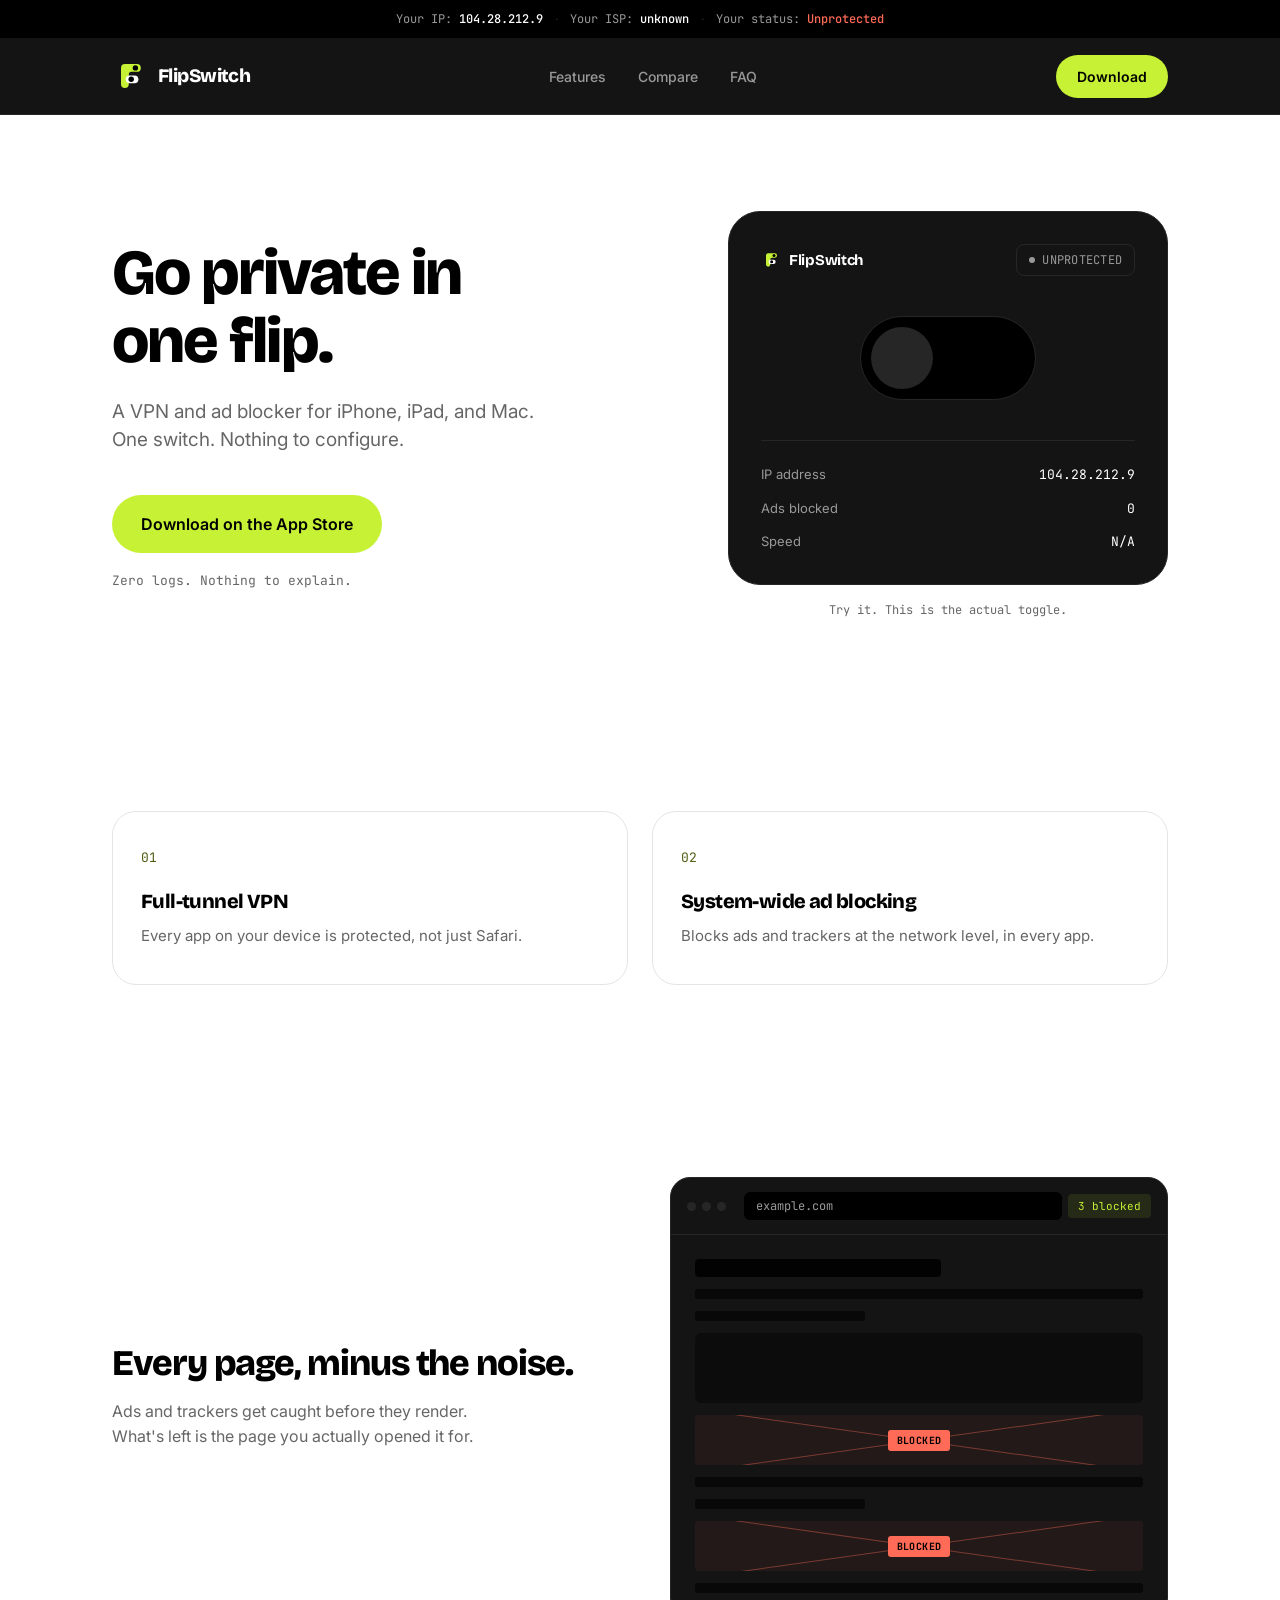
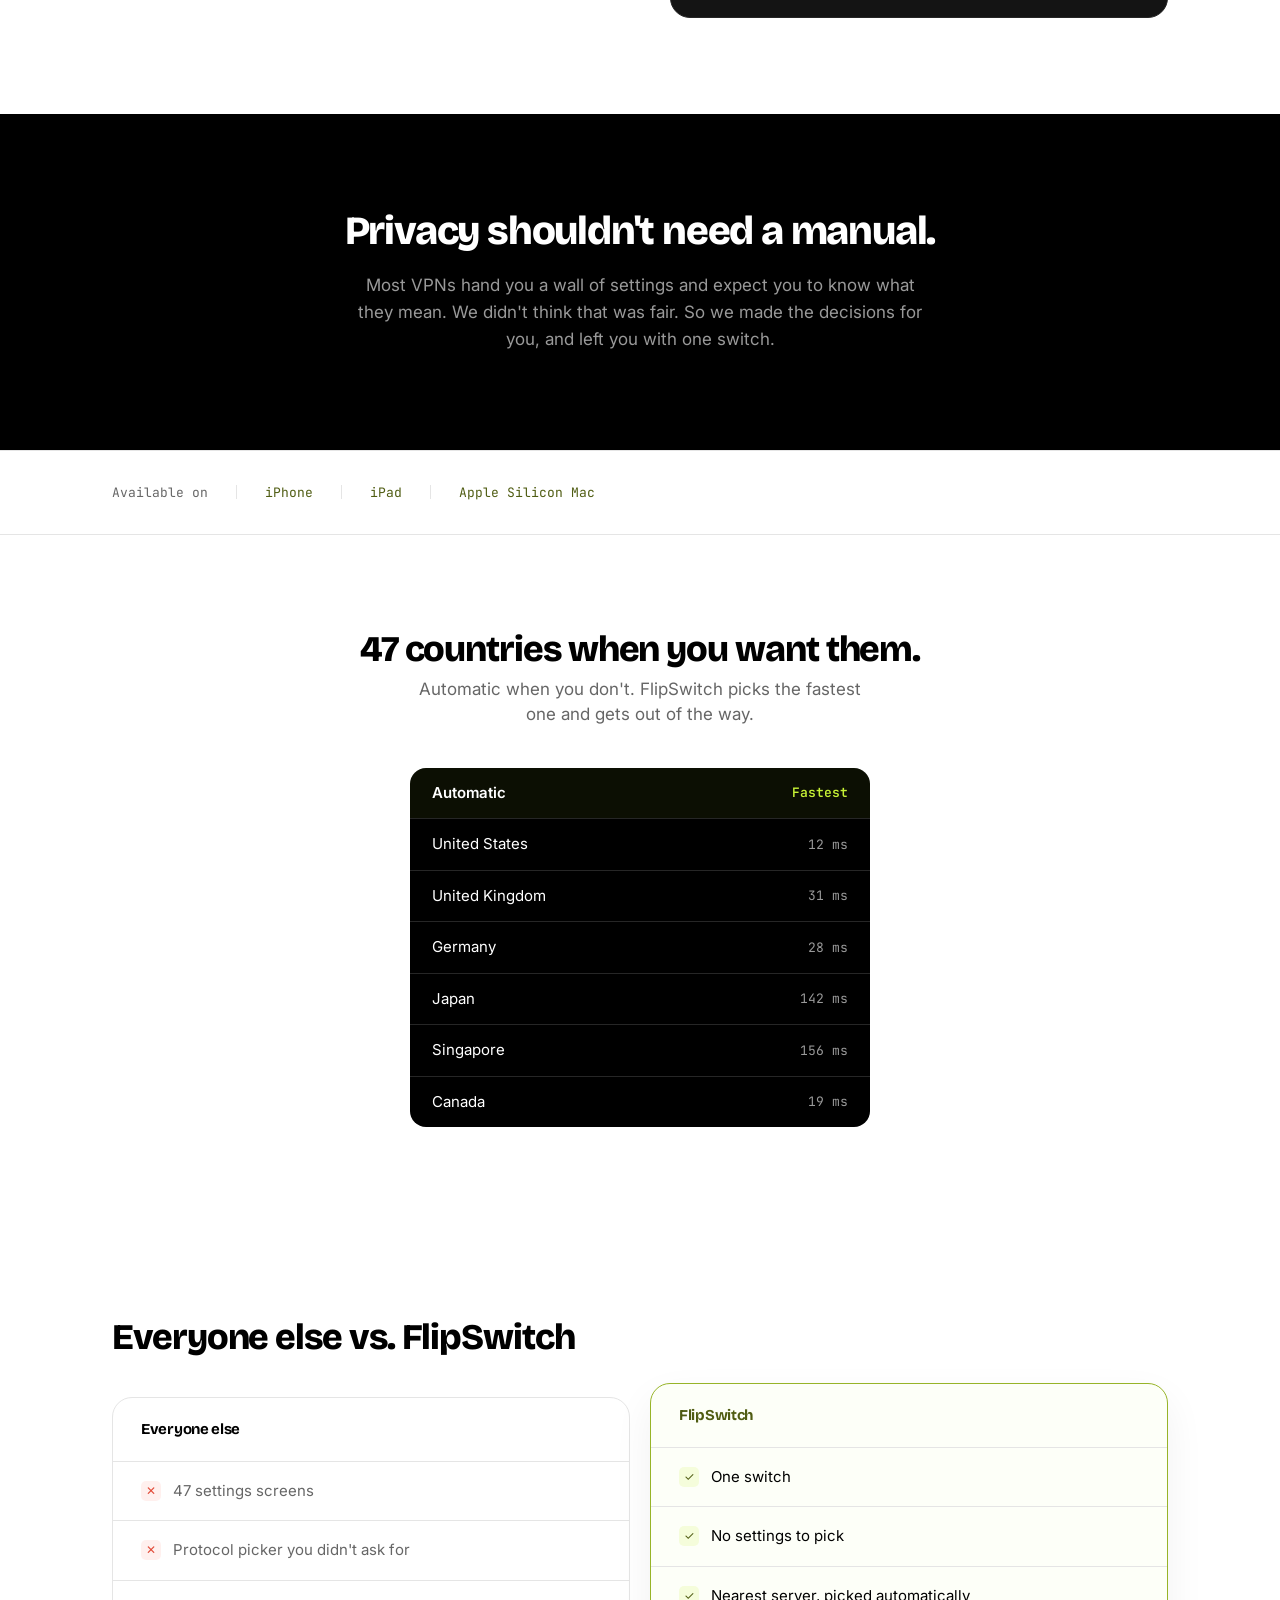
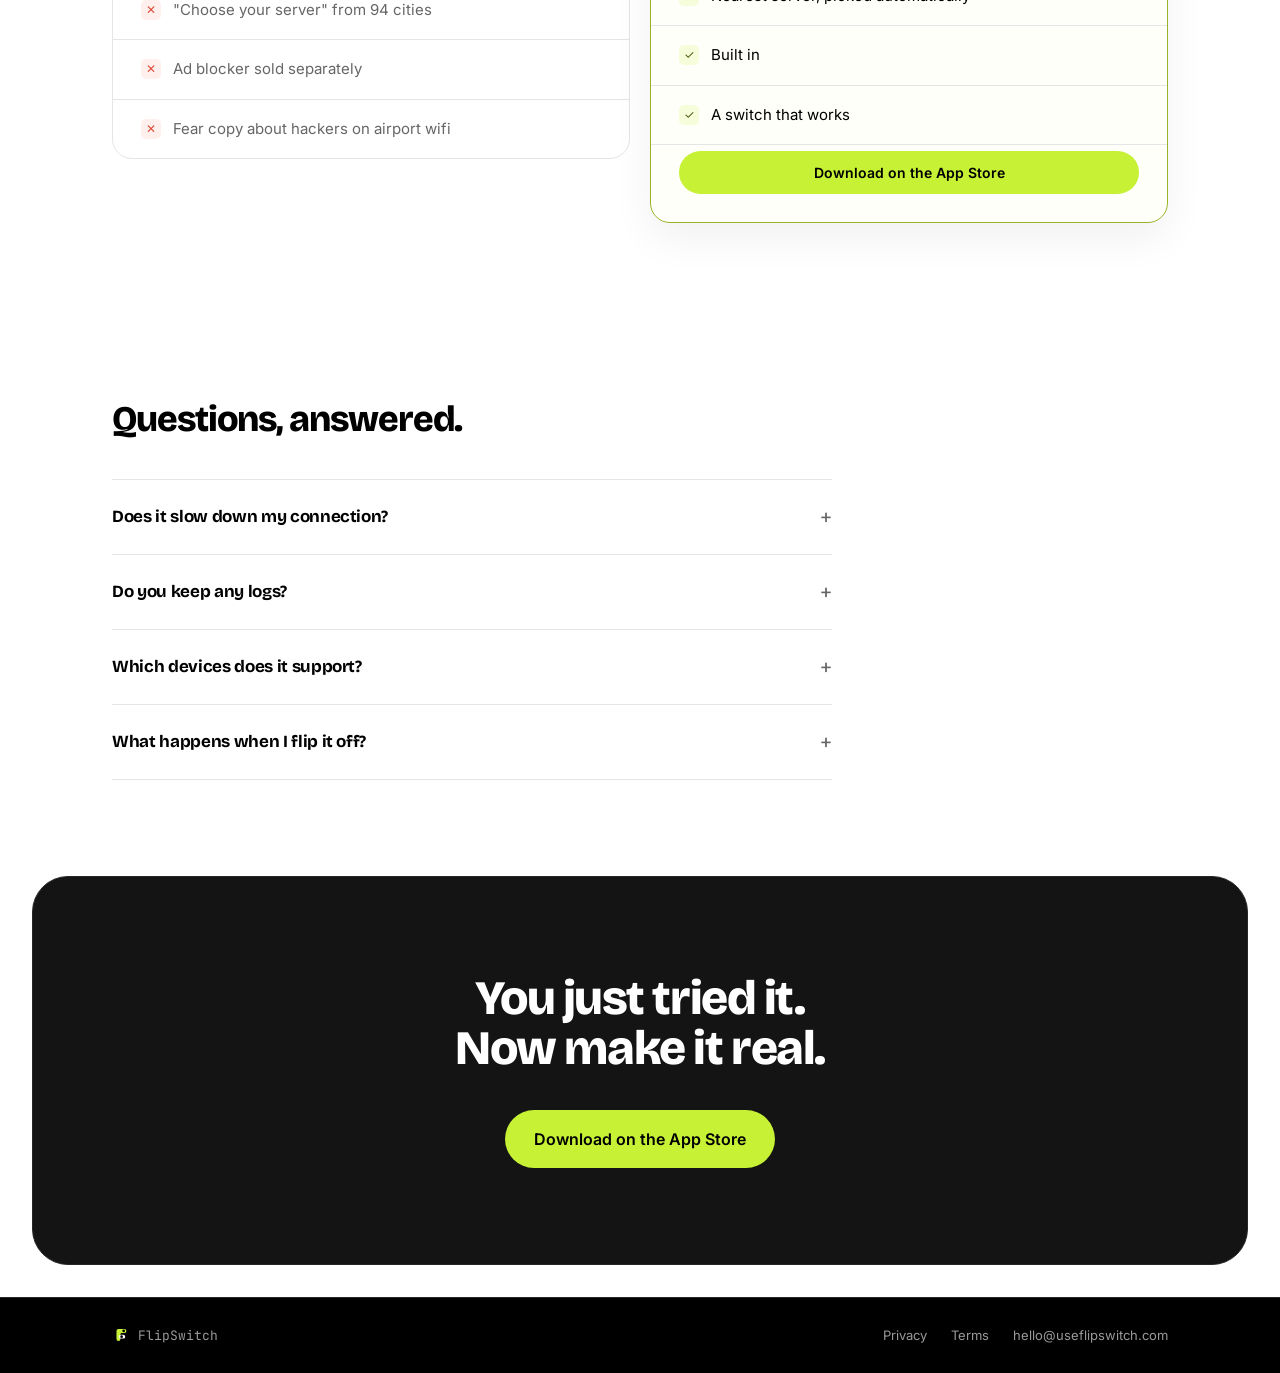
==== commit f81eba64: "Elevate FlipSwitch comparison column with embedded CTA, matching Nord/Proton table pattern Co-Author" ====
--- a/index.html
+++ b/index.html
@@ -239,6 +239,9 @@
           <div class="compare-row"><span class="compare-mark compare-mark-yes">✓</span>Nearest server, picked automatically</div>
           <div class="compare-row"><span class="compare-mark compare-mark-yes">✓</span>Built in</div>
           <div class="compare-row"><span class="compare-mark compare-mark-yes">✓</span>A switch that works</div>
+          <div class="compare-cta">
+            <a href="#cta" class="btn btn-primary btn-sm">Download on the App Store</a>
+          </div>
         </div>
       </div>
     </div>
--- a/style.css
+++ b/style.css
@@ -634,17 +634,30 @@
 .compare-table {
   display: grid;
   grid-template-columns: 1fr 1fr;
+  gap: 20px;
+  align-items: start;
+}
+
+.compare-col {
   border: 1px solid var(--border);
-  border-radius: 24px;
+  border-radius: 20px;
   overflow: hidden;
-}
-
-.compare-col-them {
-  border-right: 1px solid var(--border);
 }
 
 .compare-col-us {
   background: rgba(198, 241, 53, 0.035);
+  border: 1.5px solid var(--lime-dim);
+  box-shadow: 0 16px 40px rgba(0, 0, 0, 0.06);
+  margin-top: -14px;
+  margin-bottom: -14px;
+}
+
+.compare-cta {
+  padding: 6px 28px 28px;
+}
+
+.compare-cta .btn {
+  width: 100%;
 }
 
 .compare-head {
@@ -674,7 +687,7 @@
   color: var(--bg);
 }
 
-.compare-row:last-child {
+.compare-col-them .compare-row:last-child {
   border-bottom: none;
 }
 
@@ -877,7 +890,7 @@
   .browser-demo-inner { grid-template-columns: 1fr; gap: 40px; }
   .browser-demo-copy p { max-width: none; }
   .compare-table { grid-template-columns: 1fr; }
-  .compare-col-them { border-right: none; border-bottom: 1px solid var(--border); }
+  .compare-col-us { margin-top: 0; margin-bottom: 0; }
   .final-cta { margin: 0 16px 16px; border-radius: 24px; padding: 64px 0; }
   .final-cta h2 { font-size: 32px; }
   .wrap { padding: 0 20px; }
